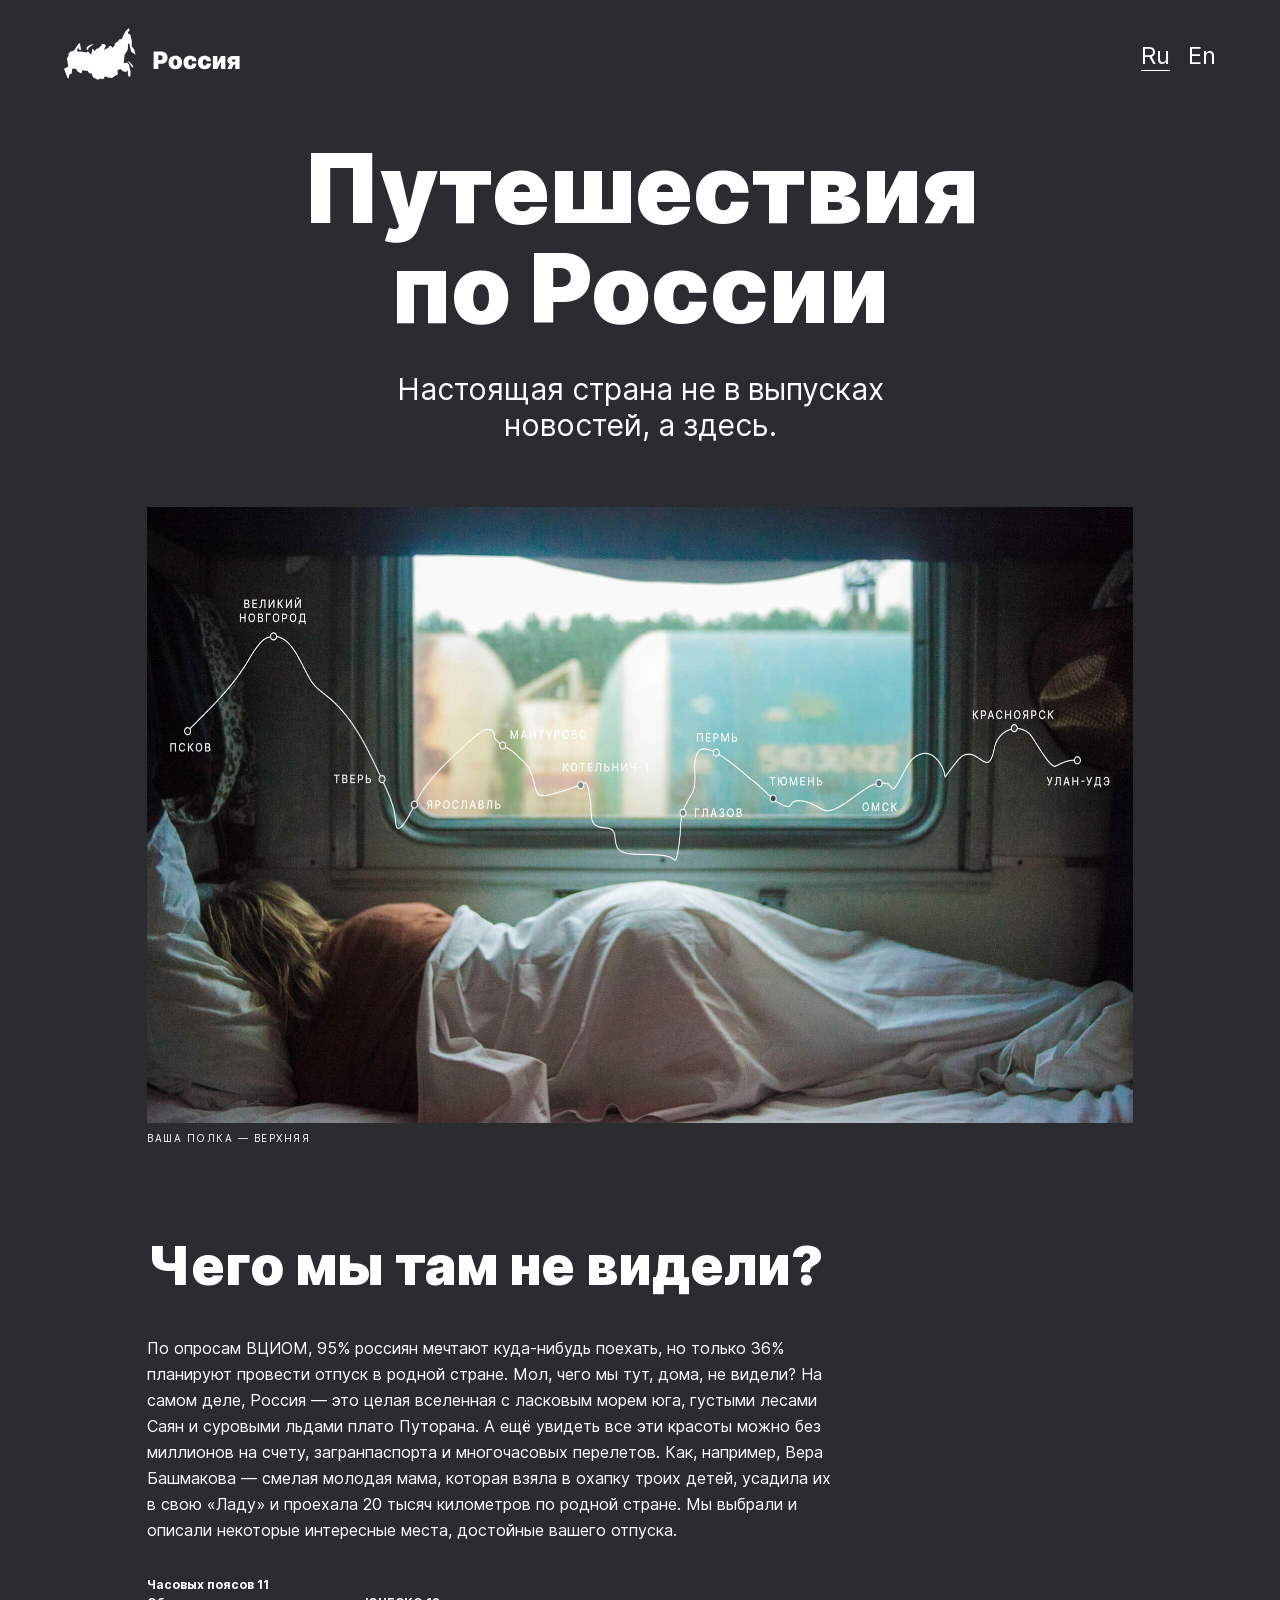
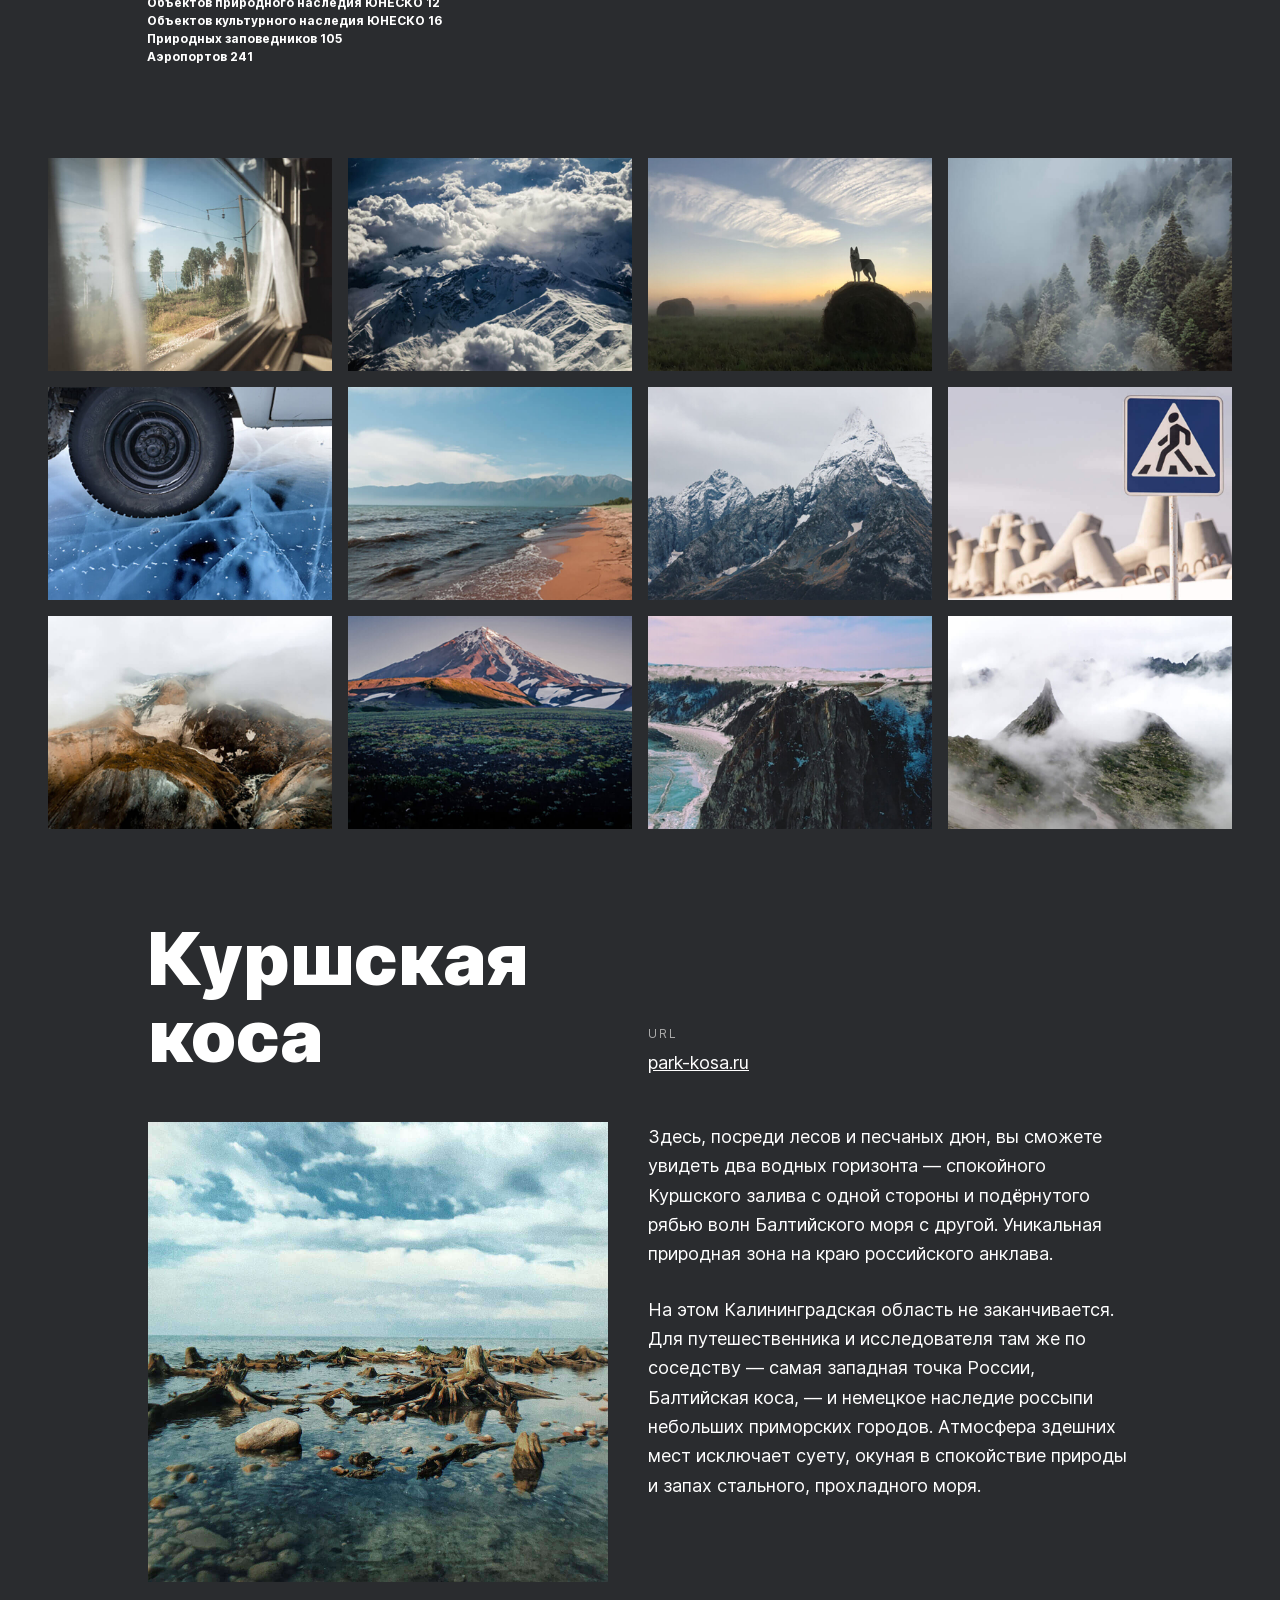
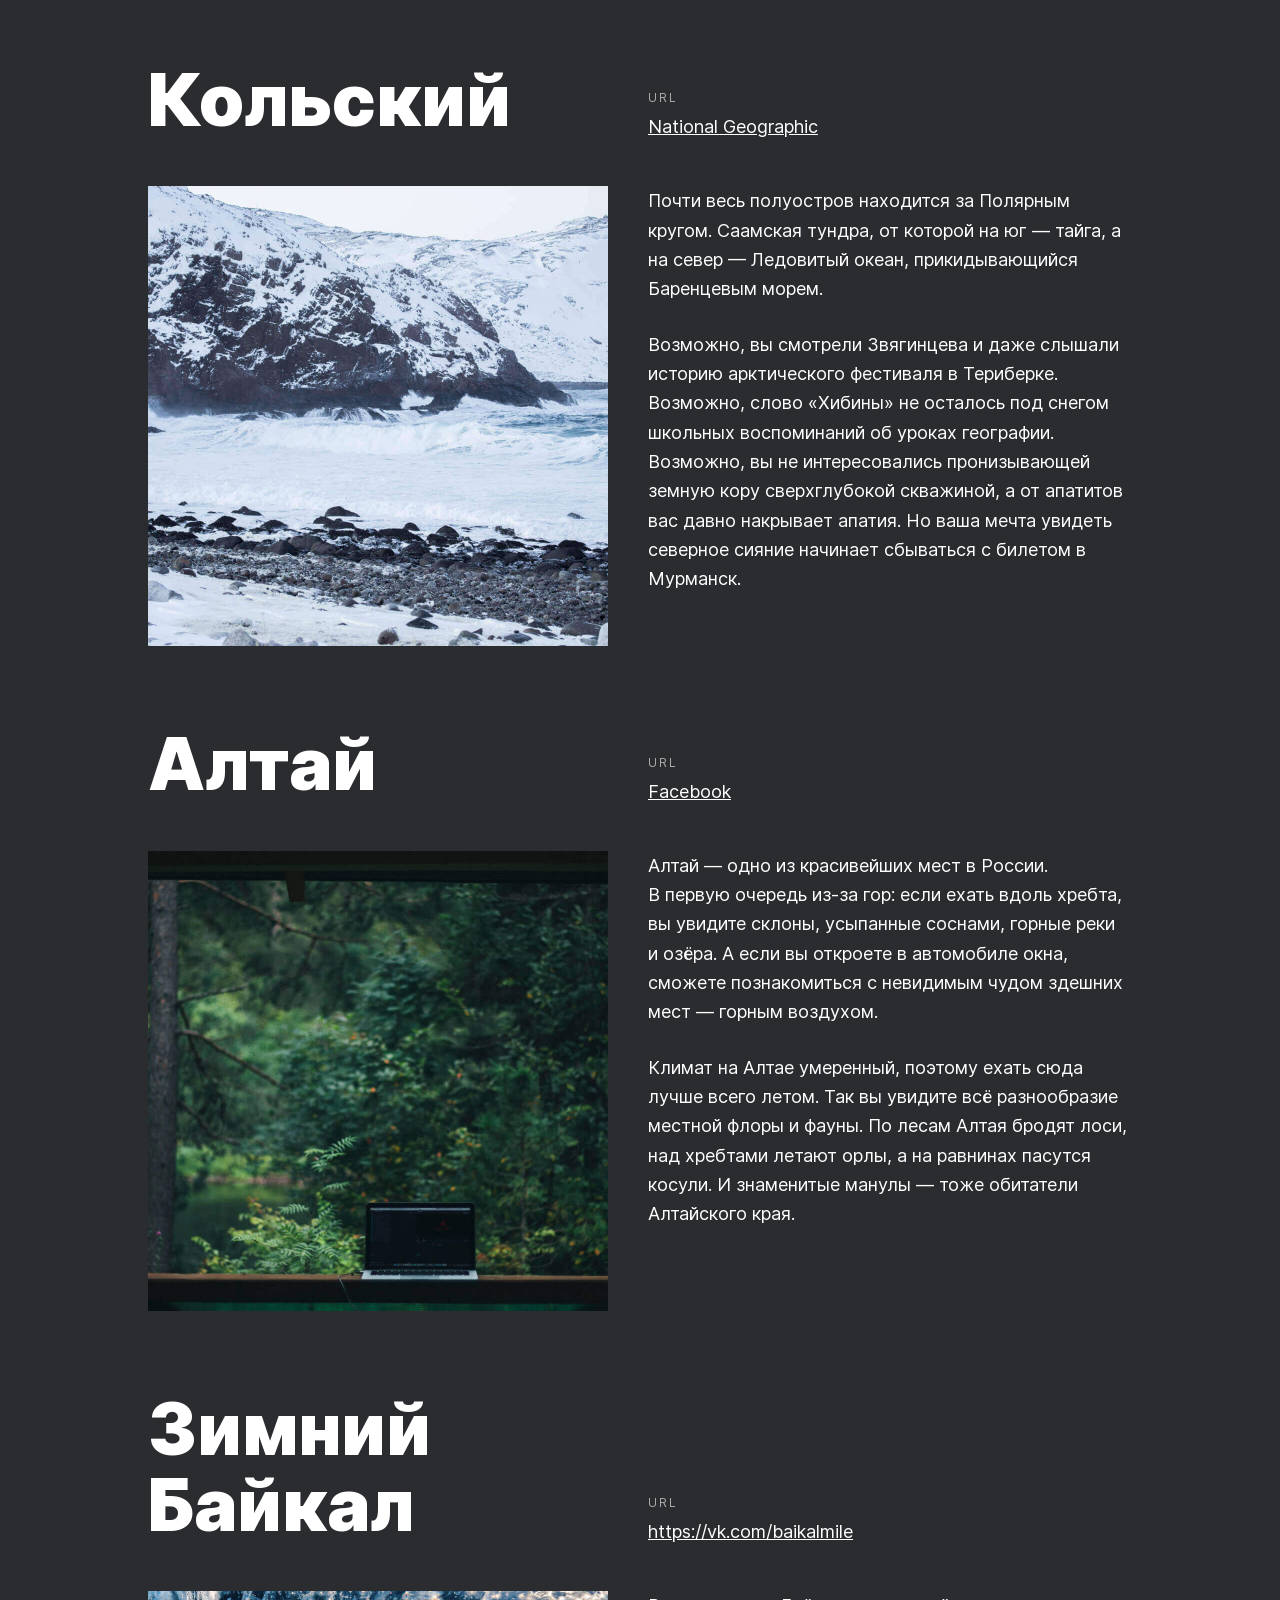
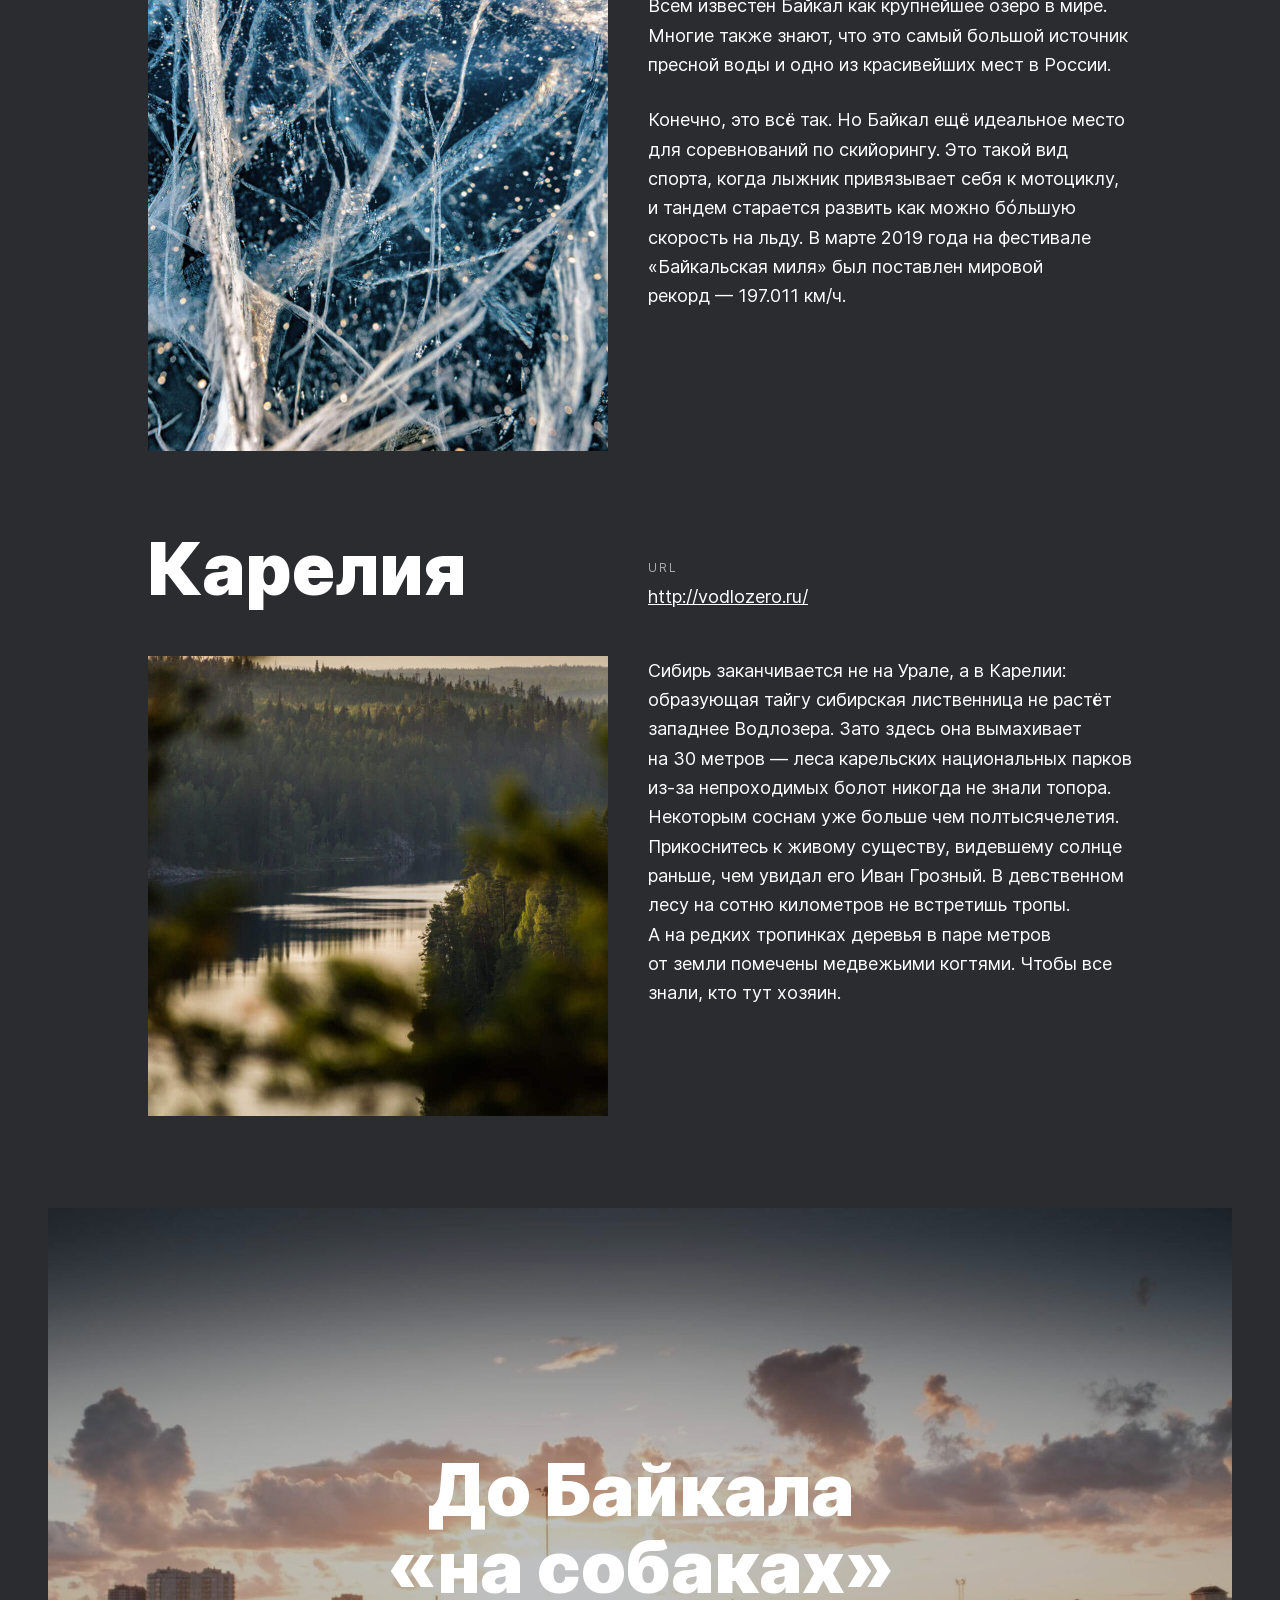
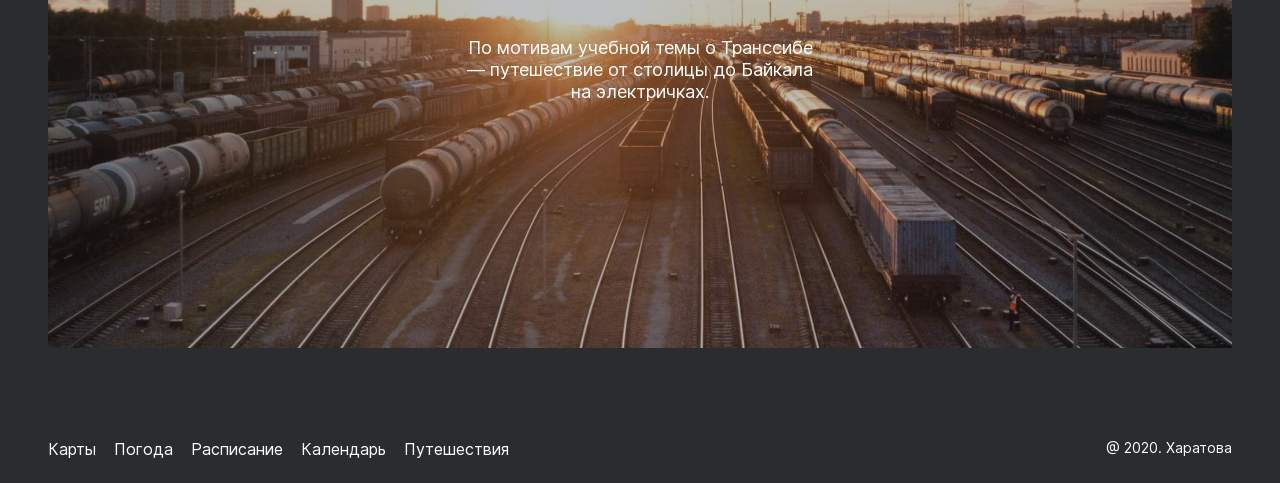
==== index.html @ a6dbb7c3 "Яндекс Практикум" ====
<!DOCTYPE html>
<html lang="ru">
<head>
  <meta charset="UTF-8">
  <meta name="viewport" content="width=device-width, initial-scale=1.0">
  <title>Путешествия по России</title>
  <link rel="stylesheet" href="./page/index.css">
</head>

<body class="page">
  <div class="page__container">

    <header class="header">
      <img class="header__logo" src="./images/header-logo.svg" alt="Россия">
      <ul class="header__lang-links">
        <li><a class="header__lang-link header__lang-link_ru" href="#">Ru</a></li>
        <li><a class="header__lang-link" href="#">En</a></li>
      </ul>
    </header>

    <main class="content">

      <section class="lead">
        <h1 class="lead__title">Путешествия по&#160;России</h1>
        <h2 class="lead__subtitle">Настоящая страна не в выпусках новостей, а здесь.</h2>
        <img class="lead__image" src="./images/lead-polka.jpg" alt="Женщина спит в поезде">
        <p class="lead__caption">ваша полка — верхняя</p>
      </section>
      
      <section class="intro">
        <h3 class="intro__title">Чего мы там не видели?</h3>
        <p class="intro__text">По опросам ВЦИОМ, 95% россиян мечтают куда-нибудь поехать, но только 36% планируют провести отпуск в родной стране. Мол, чего мы тут, дома, не видели? На самом деле, Россия — это целая вселенная с ласковым морем юга, густыми лесами Саян и суровыми льдами плато Путорана. А ещё увидеть все эти красоты можно без миллионов на счету, загранпаспорта и многочасовых перелетов. Как, например, Вера Башмакова — смелая молодая мама, которая взяла в охапку троих детей, усадила их в свою «Ладу» и проехала 20 тысяч километров по родной стране. Мы выбрали и описали некоторые интересные места, достойные вашего отпуска.</p>
        <ul class="intro__list">
            <li class="intro__list-item">Часовых поясов 11</li>
            <li class="intro__list-item">Объектов природного наследия ЮНЕСКО 12</li>
            <li class="intro__list-item">Объектов культурного наследия ЮНЕСКО 16 </li>
            <li class="intro__list-item">Природных заповедников 105 </li>
            <li class="intro__list-item">Аэропортов 241</li>
        </ul>
      </section>

      <section class="photo-grid">
        <img class="photo-grid__item" src="./images/photo-grid-train.jpg" alt="Пейзаж за окном поезда">
        <img class="photo-grid__item" src="./images/photo-grid-atharva-tulsi.jpg" alt="Гора под облаками">
        <img class="photo-grid__item" src="./images/photo-grid-tuman.jpg" alt="Собака на кипе сена">
        <img class="photo-grid__item" src="./images/photo-grid-sochi.jpg" alt="Сочи. Лес в тумане">
        <img class="photo-grid__item" src="./images/photo-grid-arisa.jpg" alt="Колесо машины на прозрачном льду">
        <img class="photo-grid__item" src="./images/photo-grid-baikal.jpg" alt="Берег озера Бойкал">
        <img class="photo-grid__item" src="./images/photo-grid-elbrus.jpg" alt="Гора Эльбрус">
        <img class="photo-grid__item" src="./images/photo-grid-kondratiev.jpg" alt="Пейзаж с железобетонными тетраподами">
        <img class="photo-grid__item" src="./images/photo-grid-kamchatka-1.jpg" alt="Пейзаж Камчатка">
        <img class="photo-grid__item" src="./images/photo-grid-kamchatka-2.jpg" alt="Пейзаж Камчатка">
        <img class="photo-grid__item" src="./images/photo-grid-baikal-2.jpg" alt="Пейзаж Байкал">
        <img class="photo-grid__item" src="./images/photo-grid-ergaki.jpg" alt="Пейзаж Иргаклы: туман">
      </section>

      <section class="places">
        <article class="place">
          <h3 class="place__title">Куршская коса</h3>
          <div class="place__website">
            <p class="place__website-url">url</p>
            <a class="place__website-link" href="http://park-kosa.ru" target="_blank">park-kosa.ru</a>
          </div>
          <img class="place__image" src="./images/place-kosa.jpg" alt="Пейзаж Куршская коса">
          <div class="place__text">
            <p class="place__paragraph">Здесь, посреди лесов и песчаных дюн, вы сможете увидеть два водных горизонта — спокойного Куршского залива с одной стороны 
              и&#160;подёрнутого рябью волн Балтийского моря 
              с другой. Уникальная природная зона на краю российского анклава.</p>
            <p class="place__paragraph">На этом Калининградская область не заканчивается. Для путешественника 
              и&#160;исследователя там же по соседству — самая западная точка России, Балтийская коса, — 
              и&#160;немецкое наследие россыпи небольших приморских городов. Атмосфера здешних мест исключает суету, окуная в спокойствие природы 
              и запах стального, прохладного моря.</p>
          </div>
        </article>

        <article class="place">
          <h3 class="place__title">Кольский</h3>
          <div class="place__website">
            <p class="place__website-url">url</p>
            <a class="place__website-link" href="https://yourshot.nationalgeographic.com/photos/?keywords=kolskiy" target="_blank">National Geographic</a>
          </div>
          <img class="place__image" src="./images/place-kolsky.jpg" alt="Кольский: снежные горы">
          <div class="place__text">
            <p class="place__paragraph">Почти весь полуостров находится за Полярным кругом. Саамская тундра, от которой на юг — 
              тайга, а на север — Ледовитый океан, прикидывающийся Баренцевым морем.</p>
            <p class="place__paragraph">Возможно, вы смотрели Звягинцева и даже слышали историю арктического фестиваля 
              в Териберке. Возможно, слово «Хибины» не осталось под снегом школьных воспоминаний 
              об&#160;уроках географии. Возможно, вы не интересовались пронизывающей земную кору сверхглубокой скважиной, а от апатитов вас давно накрывает апатия. Но ваша мечта увидеть северное сияние начинает сбываться с билетом
              в Мурманск.</p>
          </div>
        </article>

        <article class="place">
          <h3 class="place__title">Алтай</h3>
          <div class="place__website">
            <p class="place__website-url">url</p>
            <a class="place__website-link" href="https://www.facebook.com/vera.bashmakova/posts/10156011613718822" target="_blank">Facebook</a>
          </div>
          <img class="place__image" src="./images/place-altai.jpg" alt="Пейзаж с видом из окна на Алтайский лес">
          <div class="place__text">
            <p class="place__paragraph">Алтай&nbsp;&mdash; одно из&nbsp;красивейших мест в&nbsp;России. 
              В&nbsp;первую очередь из-за гор: если ехать вдоль хребта, вы&nbsp;увидите склоны, усыпанные соснами, горные реки и&nbsp;озёра. А&nbsp;если вы&nbsp;откроете 
              в&nbsp;автомобиле окна, сможете познакомиться 
              с&nbsp;невидимым чудом здешних мест&nbsp;&mdash; горным воздухом.</p>
            <p class="place__paragraph">Климат на&nbsp;Алтае умеренный, поэтому ехать сюда лучше всего летом. Так вы&nbsp;увидите всё разнообразие местной флоры и&nbsp;фауны. По&nbsp;лесам Алтая бродят лоси, над хребтами летают орлы, 
              а&nbsp;на&nbsp;равнинах пасутся косули. И&nbsp;знаменитые манулы&nbsp;&mdash; тоже обитатели Алтайского края.</p>
          </div>
        </article>

        <article class="place">
          <h3 class="place__title">Зимний Байкал</h3>
          <div class="place__website">
            <p class="place__website-url">url</p>
            <a class="place__website-link" href="https://vk.com/baikalmile" target="_blank">https://vk.com/baikalmile</a>
          </div>
          <img class="place__image" src="./images/place-winter-baikal.jpg" alt="Пейзаж зимний Байкал">
          <div class="place__text">
            <p class="place__paragraph">Всем известен Байкал как крупнейшее озеро 
              в&nbsp;мире. Многие также знают, что это самый большой источник пресной воды и&nbsp;одно 
              из&nbsp;красивейших мест в&nbsp;России.</p>
            <p class="place__paragraph">Конечно, это всё так. Но&nbsp;Байкал ещё идеальное место для соревнований по&nbsp;скийорингу. Это такой вид спорта, когда лыжник привязывает себя к&nbsp;мотоциклу, и&nbsp;тандем старается развить как можно б&oacute;льшую скорость на&nbsp;льду. В&nbsp;марте 2019 года на&nbsp;фестивале &laquo;Байкальская миля&raquo; был поставлен мировой рекорд&nbsp;&mdash; 197.011&nbsp;км/ч.</p>
          </div>
        </article>

        <article class="place">
          <h3 class="place__title">Карелия</h3>
          <div class="place__website">
            <p class="place__website-url">url</p>
            <a class="place__website-link" href="http://vodlozero.ru " target="_blank">http://vodlozero.ru/</a>
          </div>
          <img class="place__image" src="./images/place-karelia.jpg" alt="Лес и озеро Карелии">
          <div class="place__text">
            <p class="place__paragraph">Сибирь заканчивается не&nbsp;на&nbsp;Урале, а&nbsp;в&nbsp;Карелии: образующая тайгу сибирская лиственница не&nbsp;растёт западнее Водлозера. Зато здесь она вымахивает на&nbsp;30&nbsp;метров&nbsp;&mdash; леса карельских национальных парков из-за непроходимых болот никогда не&nbsp;знали топора. Некоторым соснам уже больше чем полтысячелетия. Прикоснитесь к&nbsp;живому существу, видевшему солнце раньше, чем увидал его Иван Грозный. В&nbsp;девственном лесу на&nbsp;сотню километров не&nbsp;встретишь тропы. А&nbsp;на&nbsp;редких тропинках деревья в&nbsp;паре метров от&nbsp;земли помечены медвежьими когтями. Чтобы все знали, кто тут хозяин.</p>
          </div>
        </article>
      </section>

      <section class="cover">
        <a class="cover__link" href="https://stampsy.com/na-elektrichkakh-do-baikala" target="_blank">
          <h3 class="cover__title">До Байкала «на&#160;собаках»</h3>
          <h4 class="cover__subtitle">По мотивам учебной темы 
            о Транссибе — путешествие 
            от столицы до Байкала на электричках.</h4>
        </a>
      </section>

    </main>

    <footer class="footer">
      <ul class="footer__links">
        <li><a class="footer__link" href="https://yandex.ru/maps" target="_blank">Карты</a></li>
        <li><a class="footer__link" href="https://yandex.ru/pogoda" target="_blank">Погода</a></li>
        <li><a class="footer__link" href="https://rasp.yandex.ru" target="_blank">Расписание</a></li>
        <li><a class="footer__link" href="https://calendar.yandex.ru" target="_blank">Календарь</a></li>
        <li><a class="footer__link" href="https://travel.yandex.ru" target="_blank">Путешествия</a></li>
      </ul>
      <p class="footer__copyright">@ 2020. Харатова</p>
    </footer>
    
  </div>
</body>
---- page/index.css ----
@import url(../vendor/normalize.css);
@import url(../fonts/fonts.css);

@import url(../blocks/page/page.css);
@import url(../blocks/page/__container/page__container.css);
@import url(../blocks/header/header.css);
@import url(../blocks/header/__logo/header__logo.css);
@import url(../blocks/header/__lang-links/header__lang-links.css);
@import url(../blocks/header/__lang-link/header__lang-link.css);
@import url(../blocks/header/__lang-link/_ru/header__lang-link_ru.css);

@import url(../blocks/lead/lead.css);
@import url(../blocks/lead/__title/lead__title.css);
@import url(../blocks/lead/__subtitle/lead__subtitle.css);
@import url(../blocks/lead/__image/lead__image.css);
@import url(../blocks/lead/__caption/lead__caption.css);

@import url(../blocks/intro/intro.css);
@import url(../blocks/intro/__title/intro__title.css);
@import url(../blocks/intro/__text/intro__text.css);
@import url(../blocks/intro/__list/intro__list.css);
@import url(../blocks/intro/__list-item/intro__list-item.css);

@import url(../blocks/photo-grid/photo-grid.css);
@import url(../blocks/photo-grid/__item/photo-grid__item.css);

@import url(../blocks/places/places.css);
@import url(../blocks/place/place.css);
@import url(../blocks/place/__title/place__title.css);
@import url(../blocks/place/__website/place__website.css);
@import url(../blocks/place/__website-url/place__website-url.css);
@import url(../blocks/place/__website-link/place__website-link.css);
@import url(../blocks/place/__image/place__image.css);
@import url(../blocks/place/__paragraph/place__paragraph.css);

@import url(../blocks/cover/cover.css);
@import url(../blocks/cover/__link/cover__link.css);
@import url(../blocks/cover/__title/cover__title.css);
@import url(../blocks/cover/__subtitle/cover__subtitle.css);

@import url(../blocks/footer/footer.css);
@import url(../blocks/footer/__links/footer__links.css);
@import url(../blocks/footer/__link/footer__link.css);
@import url(../blocks/footer/__copyright/footer__copyright.css);
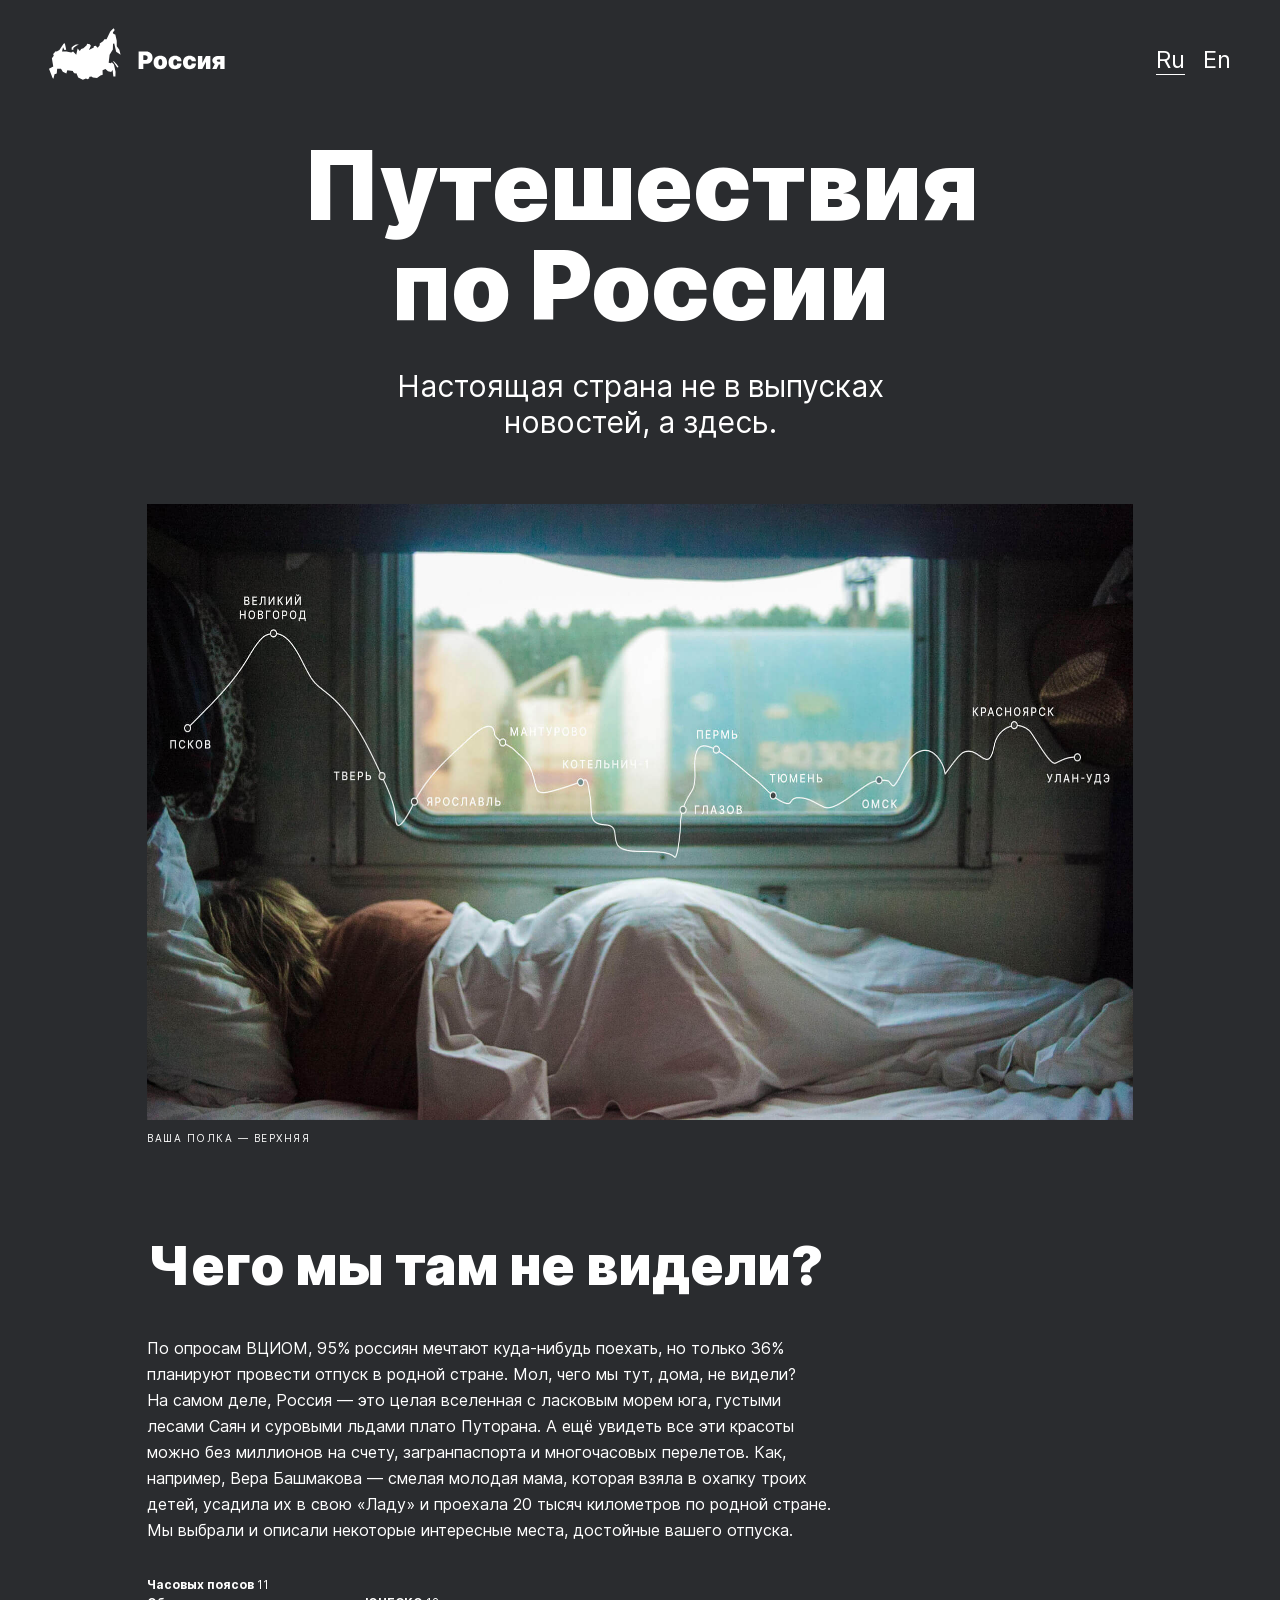
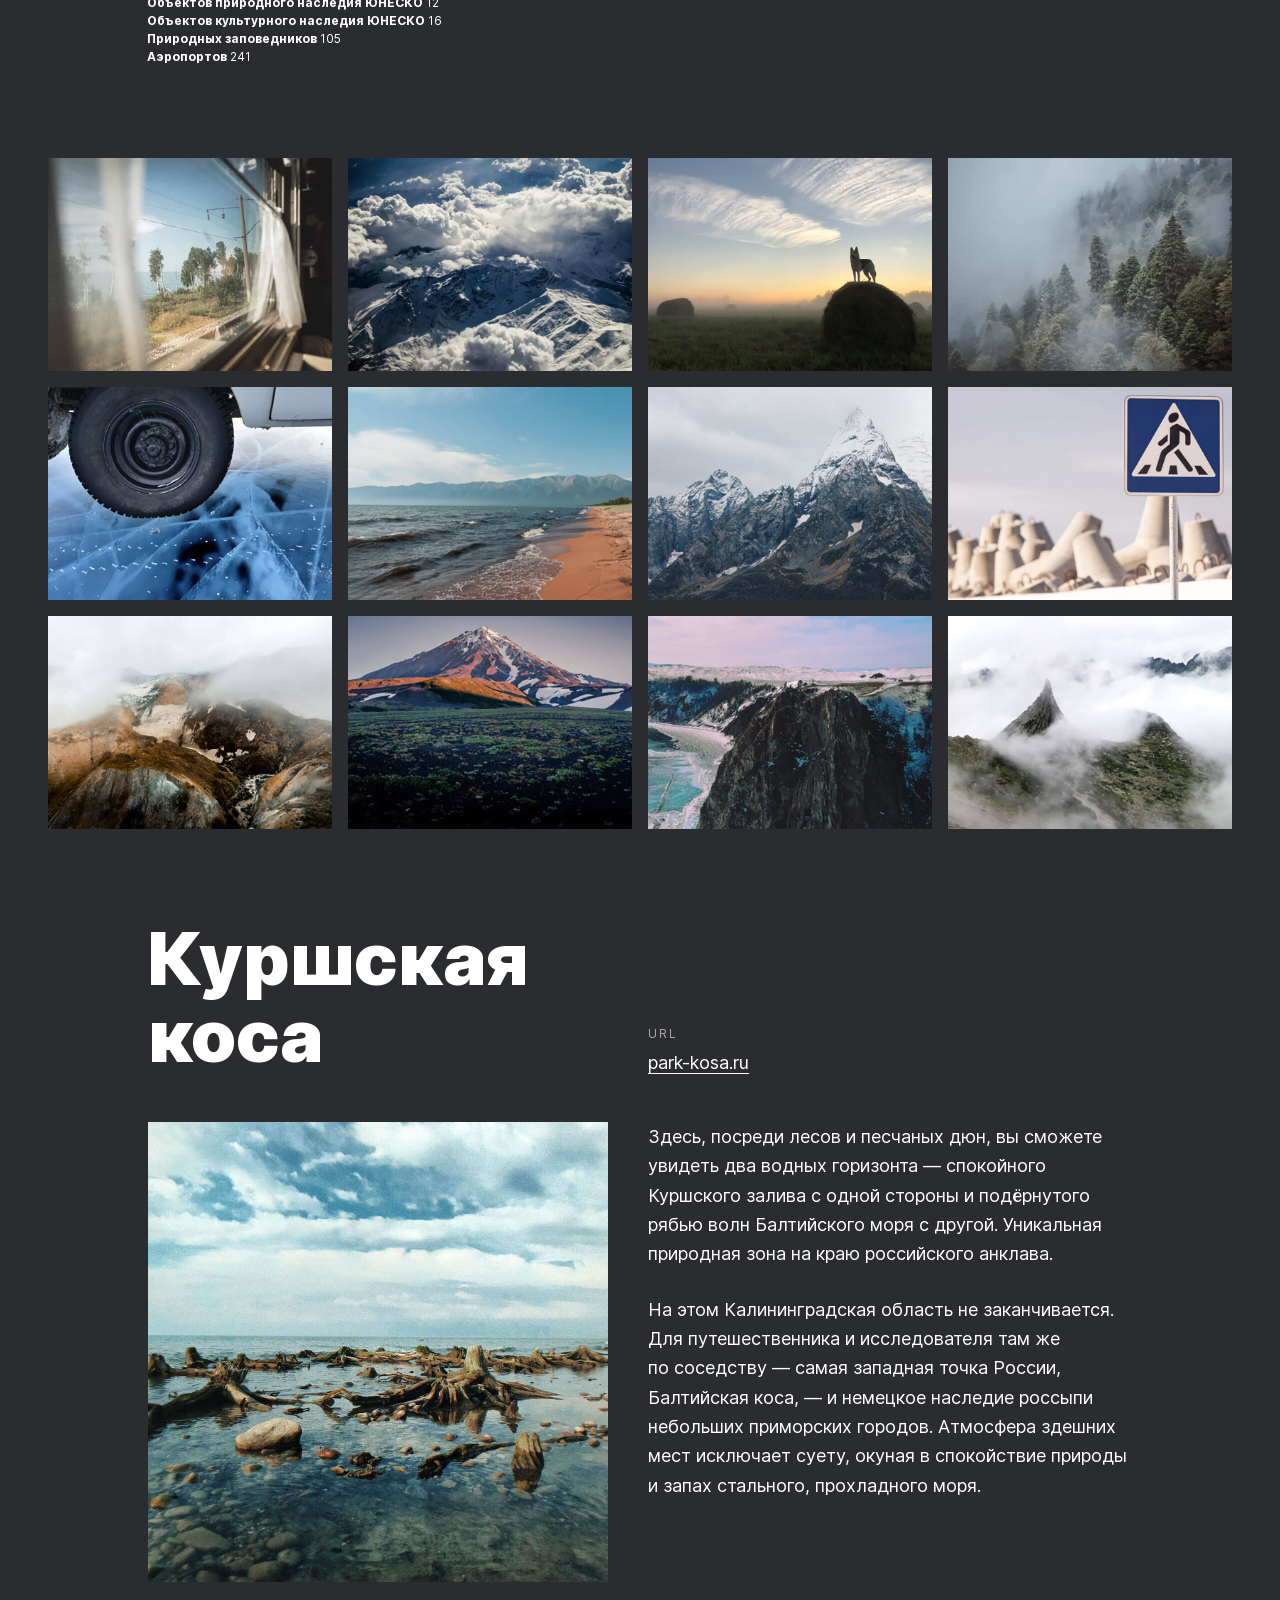
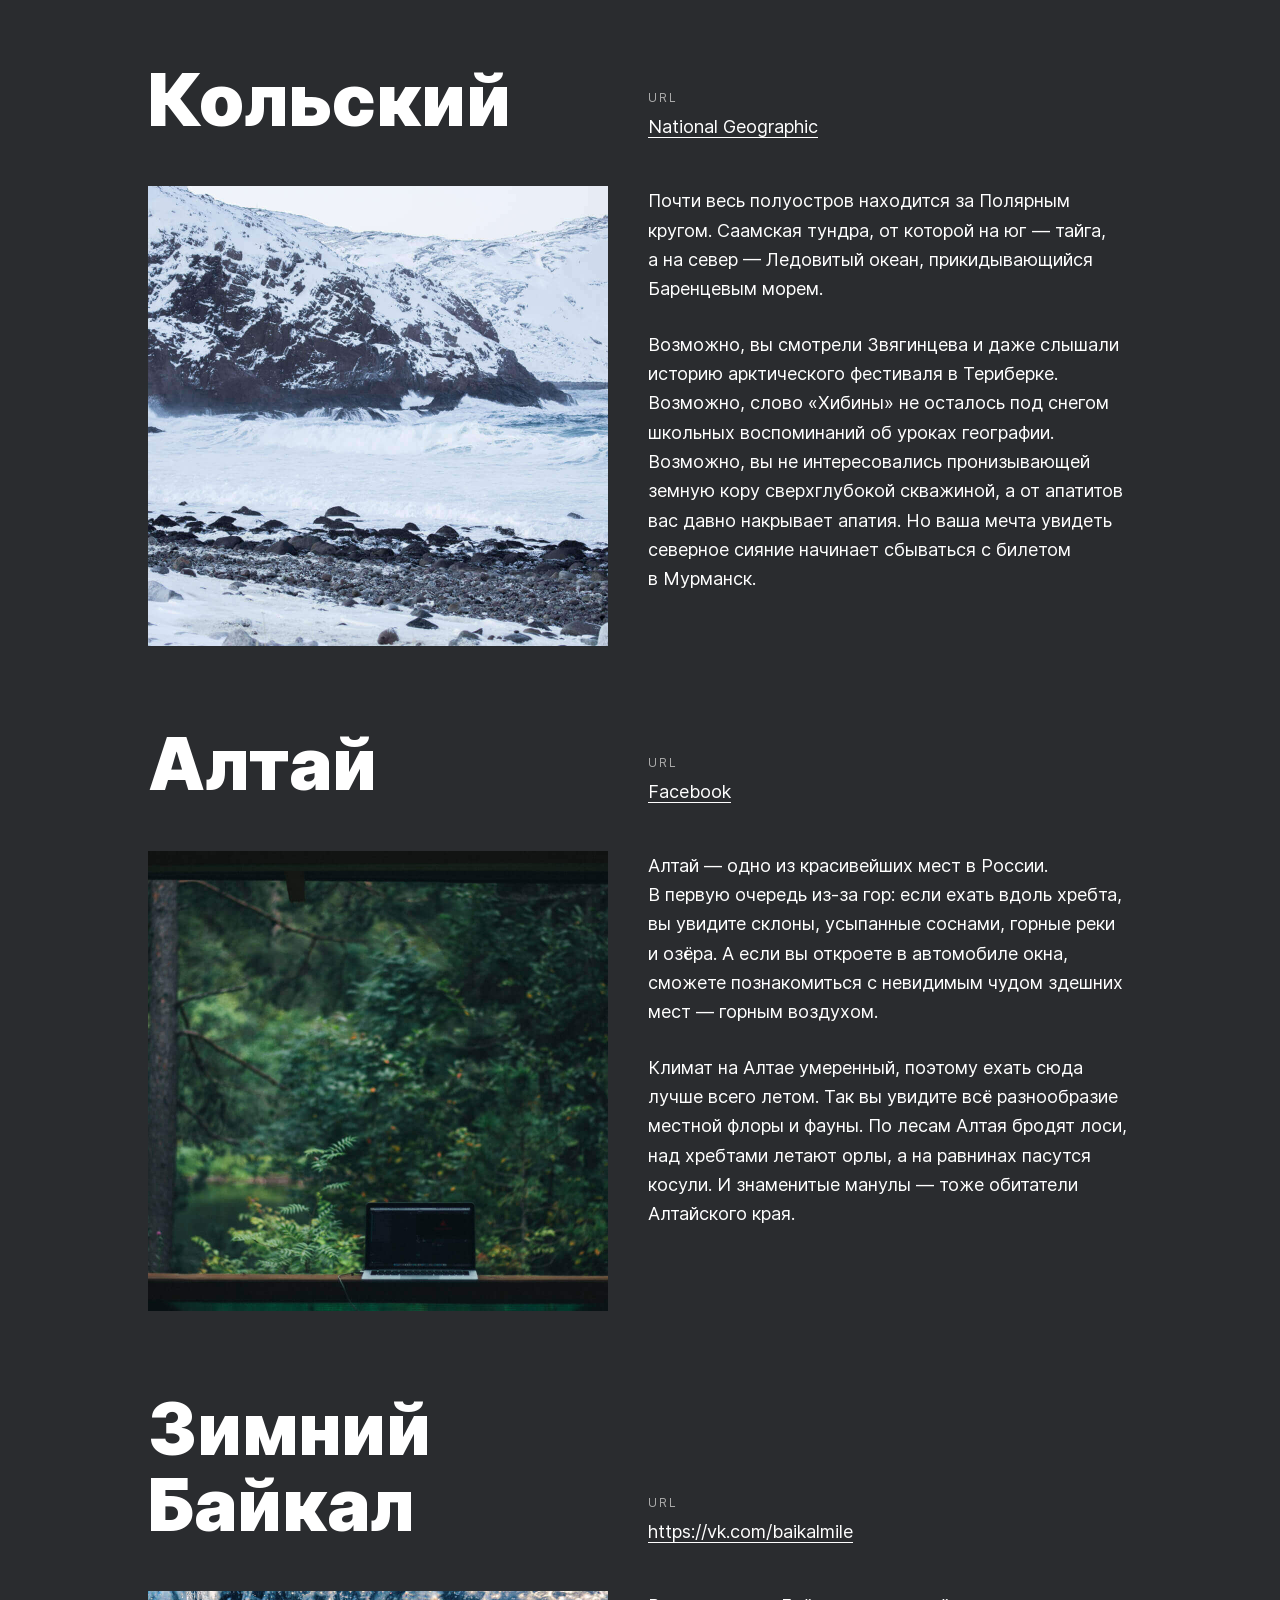
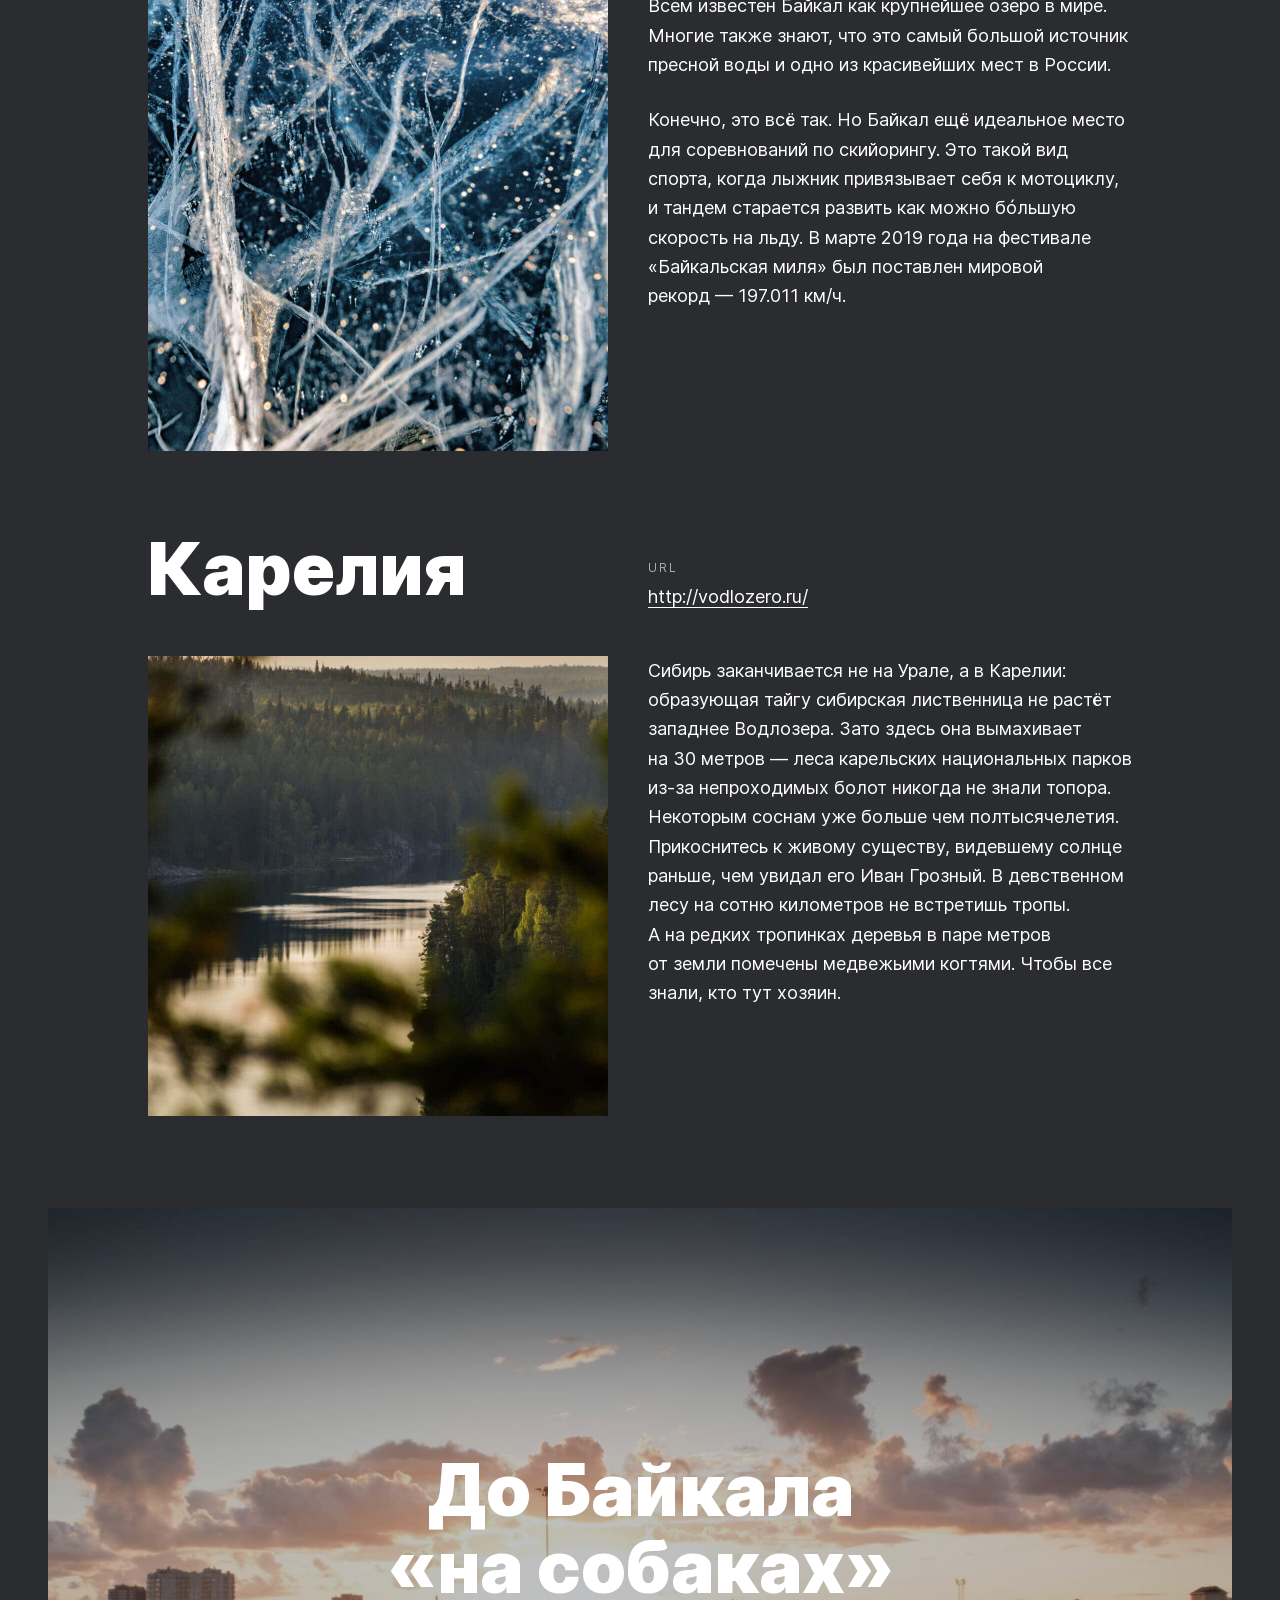
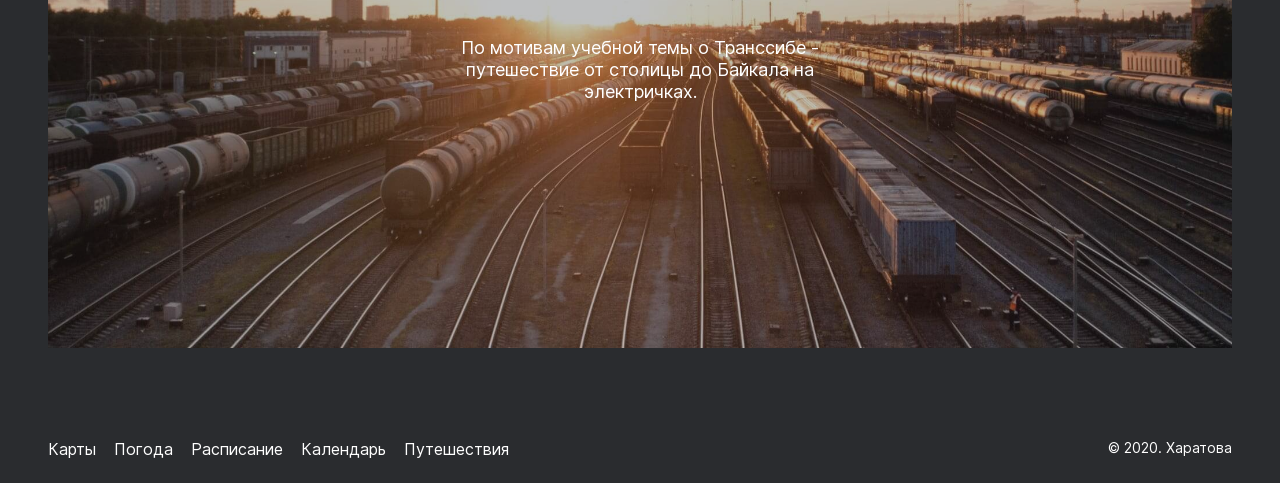
==== commit c0c68b85: "Яндекс Практикум" ====
--- a/index.html
+++ b/index.html
@@ -13,7 +13,7 @@
     <header class="header">
       <img class="header__logo" src="./images/header-logo.svg" alt="Россия">
       <ul class="header__lang-links">
-        <li><a class="header__lang-link header__lang-link_ru" href="#">Ru</a></li>
+        <li><a class="header__lang-link header__lang-link_active" href="#">Ru</a></li>
         <li><a class="header__lang-link" href="#">En</a></li>
       </ul>
     </header>
@@ -22,20 +22,22 @@
 
       <section class="lead">
         <h1 class="lead__title">Путешествия по&#160;России</h1>
-        <h2 class="lead__subtitle">Настоящая страна не в выпусках новостей, а здесь.</h2>
-        <img class="lead__image" src="./images/lead-polka.jpg" alt="Женщина спит в поезде">
-        <p class="lead__caption">ваша полка — верхняя</p>
+        <p class="lead__subtitle">Настоящая страна не в выпусках новостей, а здесь.</p>
+        <figure class="lead__figure">
+          <img class="lead__image" src="./images/lead-polka.jpg" alt="Женщина спит в поезде">
+          <figcaption class="lead__caption">ваша полка — верхняя</figcaption>
+        </figure>
       </section>
-      
+
       <section class="intro">
-        <h3 class="intro__title">Чего мы там не видели?</h3>
-        <p class="intro__text">По опросам ВЦИОМ, 95% россиян мечтают куда-нибудь поехать, но только 36% планируют провести отпуск в родной стране. Мол, чего мы тут, дома, не видели? На самом деле, Россия — это целая вселенная с ласковым морем юга, густыми лесами Саян и суровыми льдами плато Путорана. А ещё увидеть все эти красоты можно без миллионов на счету, загранпаспорта и многочасовых перелетов. Как, например, Вера Башмакова — смелая молодая мама, которая взяла в охапку троих детей, усадила их в свою «Ладу» и проехала 20 тысяч километров по родной стране. Мы выбрали и описали некоторые интересные места, достойные вашего отпуска.</p>
+        <h2 class="intro__title">Чего мы там не видели?</h2>
+        <p class="intro__text">По&nbsp;опросам ВЦИОМ, 95% россиян мечтают куда-нибудь поехать, но&nbsp;только&nbsp;36% планируют провести отпуск в&nbsp;родной стране. Мол, чего мы&nbsp;тут, дома, не&nbsp;видели? На&nbsp;самом деле, Россия&nbsp;&mdash; это целая вселенная с&nbsp;ласковым морем юга, густыми лесами Саян и&nbsp;суровыми льдами плато Путорана. А&nbsp;ещё увидеть все эти красоты можно без&#160;миллионов на&nbsp;счету, загранпаспорта и&nbsp;многочасовых перелетов. Как, например, Вера Башмакова&nbsp;&mdash; смелая молодая мама, которая взяла в&nbsp;охапку троих детей, усадила их&nbsp;в&nbsp;свою &laquo;Ладу&raquo; и&nbsp;проехала 20&nbsp;тысяч километров по&nbsp;родной стране. Мы&nbsp;выбрали и&nbsp;описали некоторые интересные места, достойные вашего отпуска.</p>
         <ul class="intro__list">
-            <li class="intro__list-item">Часовых поясов 11</li>
-            <li class="intro__list-item">Объектов природного наследия ЮНЕСКО 12</li>
-            <li class="intro__list-item">Объектов культурного наследия ЮНЕСКО 16 </li>
-            <li class="intro__list-item">Природных заповедников 105 </li>
-            <li class="intro__list-item">Аэропортов 241</li>
+            <li class="intro__list-item">Часовых поясов <span class="intro__list-number">11</span></li>
+            <li class="intro__list-item">Объектов природного наследия ЮНЕСКО <span class="intro__list-number">12</li>
+            <li class="intro__list-item">Объектов культурного наследия ЮНЕСКО <span class="intro__list-number">16</span> </li>
+            <li class="intro__list-item">Природных заповедников <span class="intro__list-number">105</span> </li>
+            <li class="intro__list-item">Аэропортов <span class="intro__list-number">241</span></li>
         </ul>
       </section>
 
@@ -56,74 +58,74 @@
 
       <section class="places">
         <article class="place">
-          <h3 class="place__title">Куршская коса</h3>
+          <h2 class="place__title">Куршская коса</h2>
           <div class="place__website">
             <p class="place__website-url">url</p>
             <a class="place__website-link" href="http://park-kosa.ru" target="_blank">park-kosa.ru</a>
           </div>
           <img class="place__image" src="./images/place-kosa.jpg" alt="Пейзаж Куршская коса">
           <div class="place__text">
-            <p class="place__paragraph">Здесь, посреди лесов и песчаных дюн, вы сможете увидеть два водных горизонта — спокойного Куршского залива с одной стороны 
-              и&#160;подёрнутого рябью волн Балтийского моря 
-              с другой. Уникальная природная зона на краю российского анклава.</p>
-            <p class="place__paragraph">На этом Калининградская область не заканчивается. Для путешественника 
-              и&#160;исследователя там же по соседству — самая западная точка России, Балтийская коса, — 
-              и&#160;немецкое наследие россыпи небольших приморских городов. Атмосфера здешних мест исключает суету, окуная в спокойствие природы 
-              и запах стального, прохладного моря.</p>
+            <p class="place__paragraph">Здесь, посреди лесов и&nbsp;песчаных дюн, вы&nbsp;сможете увидеть два водных горизонта&nbsp;&mdash; спокойного Куршского залива с&nbsp;одной стороны
+              и&nbsp;подёрнутого рябью волн Балтийского моря
+              с&nbsp;другой. Уникальная природная зона на&nbsp;краю российского анклава.</p>
+            <p class="place__paragraph">На&nbsp;этом Калининградская область не&nbsp;заканчивается. Для путешественника
+              и&nbsp;исследователя там&nbsp;же по&nbsp;соседству&nbsp;&mdash; самая западная точка России, Балтийская коса, &mdash;
+              и&nbsp;немецкое наследие россыпи небольших приморских городов. Атмосфера здешних мест исключает суету, окуная в&nbsp;спокойствие природы
+              и&nbsp;запах стального, прохладного моря.</p>
           </div>
         </article>
 
         <article class="place">
-          <h3 class="place__title">Кольский</h3>
+          <h2 class="place__title">Кольский</h2>
           <div class="place__website">
             <p class="place__website-url">url</p>
             <a class="place__website-link" href="https://yourshot.nationalgeographic.com/photos/?keywords=kolskiy" target="_blank">National Geographic</a>
           </div>
           <img class="place__image" src="./images/place-kolsky.jpg" alt="Кольский: снежные горы">
           <div class="place__text">
-            <p class="place__paragraph">Почти весь полуостров находится за Полярным кругом. Саамская тундра, от которой на юг — 
-              тайга, а на север — Ледовитый океан, прикидывающийся Баренцевым морем.</p>
-            <p class="place__paragraph">Возможно, вы смотрели Звягинцева и даже слышали историю арктического фестиваля 
-              в Териберке. Возможно, слово «Хибины» не осталось под снегом школьных воспоминаний 
-              об&#160;уроках географии. Возможно, вы не интересовались пронизывающей земную кору сверхглубокой скважиной, а от апатитов вас давно накрывает апатия. Но ваша мечта увидеть северное сияние начинает сбываться с билетом
-              в Мурманск.</p>
+            <p class="place__paragraph">Почти весь полуостров находится за&nbsp;Полярным кругом. Саамская тундра, от&nbsp;которой на&nbsp;юг &mdash;
+              тайга, а&nbsp;на&nbsp;север&nbsp;&mdash; Ледовитый океан, прикидывающийся Баренцевым морем.</p>
+            <p class="place__paragraph">Возможно, вы&nbsp;смотрели Звягинцева и&nbsp;даже слышали историю арктического фестиваля
+              в&nbsp;Териберке. Возможно, слово &laquo;Хибины&raquo; не&nbsp;осталось под снегом школьных воспоминаний
+              об&nbsp;уроках географии. Возможно, вы&nbsp;не&nbsp;интересовались пронизывающей земную кору сверхглубокой скважиной, а&nbsp;от&nbsp;апатитов вас давно накрывает апатия. Но&nbsp;ваша мечта увидеть северное сияние начинает сбываться с&nbsp;билетом
+              в&nbsp;Мурманск.</p>
           </div>
         </article>
 
         <article class="place">
-          <h3 class="place__title">Алтай</h3>
+          <h2 class="place__title">Алтай</h2>
           <div class="place__website">
             <p class="place__website-url">url</p>
             <a class="place__website-link" href="https://www.facebook.com/vera.bashmakova/posts/10156011613718822" target="_blank">Facebook</a>
           </div>
           <img class="place__image" src="./images/place-altai.jpg" alt="Пейзаж с видом из окна на Алтайский лес">
           <div class="place__text">
-            <p class="place__paragraph">Алтай&nbsp;&mdash; одно из&nbsp;красивейших мест в&nbsp;России. 
-              В&nbsp;первую очередь из-за гор: если ехать вдоль хребта, вы&nbsp;увидите склоны, усыпанные соснами, горные реки и&nbsp;озёра. А&nbsp;если вы&nbsp;откроете 
-              в&nbsp;автомобиле окна, сможете познакомиться 
+            <p class="place__paragraph">Алтай&nbsp;&mdash; одно из&nbsp;красивейших мест в&nbsp;России.
+              В&nbsp;первую очередь из-за гор: если ехать вдоль хребта, вы&nbsp;увидите склоны, усыпанные соснами, горные реки и&nbsp;озёра. А&nbsp;если вы&nbsp;откроете
+              в&nbsp;автомобиле окна, сможете познакомиться
               с&nbsp;невидимым чудом здешних мест&nbsp;&mdash; горным воздухом.</p>
-            <p class="place__paragraph">Климат на&nbsp;Алтае умеренный, поэтому ехать сюда лучше всего летом. Так вы&nbsp;увидите всё разнообразие местной флоры и&nbsp;фауны. По&nbsp;лесам Алтая бродят лоси, над хребтами летают орлы, 
+            <p class="place__paragraph">Климат на&nbsp;Алтае умеренный, поэтому ехать сюда лучше всего летом. Так вы&nbsp;увидите всё разнообразие местной флоры и&nbsp;фауны. По&nbsp;лесам Алтая бродят лоси, над хребтами летают орлы,
               а&nbsp;на&nbsp;равнинах пасутся косули. И&nbsp;знаменитые манулы&nbsp;&mdash; тоже обитатели Алтайского края.</p>
           </div>
         </article>
 
         <article class="place">
-          <h3 class="place__title">Зимний Байкал</h3>
+          <h2 class="place__title">Зимний Байкал</h2>
           <div class="place__website">
             <p class="place__website-url">url</p>
             <a class="place__website-link" href="https://vk.com/baikalmile" target="_blank">https://vk.com/baikalmile</a>
           </div>
           <img class="place__image" src="./images/place-winter-baikal.jpg" alt="Пейзаж зимний Байкал">
           <div class="place__text">
-            <p class="place__paragraph">Всем известен Байкал как крупнейшее озеро 
-              в&nbsp;мире. Многие также знают, что это самый большой источник пресной воды и&nbsp;одно 
+            <p class="place__paragraph">Всем известен Байкал как крупнейшее озеро
+              в&nbsp;мире. Многие также знают, что это самый большой источник пресной воды и&nbsp;одно
               из&nbsp;красивейших мест в&nbsp;России.</p>
             <p class="place__paragraph">Конечно, это всё так. Но&nbsp;Байкал ещё идеальное место для соревнований по&nbsp;скийорингу. Это такой вид спорта, когда лыжник привязывает себя к&nbsp;мотоциклу, и&nbsp;тандем старается развить как можно б&oacute;льшую скорость на&nbsp;льду. В&nbsp;марте 2019 года на&nbsp;фестивале &laquo;Байкальская миля&raquo; был поставлен мировой рекорд&nbsp;&mdash; 197.011&nbsp;км/ч.</p>
           </div>
         </article>
 
         <article class="place">
-          <h3 class="place__title">Карелия</h3>
+          <h2 class="place__title">Карелия</h2>
           <div class="place__website">
             <p class="place__website-url">url</p>
             <a class="place__website-link" href="http://vodlozero.ru " target="_blank">http://vodlozero.ru/</a>
@@ -137,25 +139,26 @@
 
       <section class="cover">
         <a class="cover__link" href="https://stampsy.com/na-elektrichkakh-do-baikala" target="_blank">
-          <h3 class="cover__title">До Байкала «на&#160;собаках»</h3>
-          <h4 class="cover__subtitle">По мотивам учебной темы 
-            о Транссибе — путешествие 
-            от столицы до Байкала на электричках.</h4>
+          <h2 class="cover__title">До Байкала «на&#160;собаках»</h2>
+          <p class="cover__subtitle">По мотивам учебной темы о Транссибе - путешествие от&nbsp;столицы&nbsp;до&nbsp;Байкала на электричках.</p>
         </a>
       </section>
 
     </main>
 
     <footer class="footer">
-      <ul class="footer__links">
-        <li><a class="footer__link" href="https://yandex.ru/maps" target="_blank">Карты</a></li>
-        <li><a class="footer__link" href="https://yandex.ru/pogoda" target="_blank">Погода</a></li>
-        <li><a class="footer__link" href="https://rasp.yandex.ru" target="_blank">Расписание</a></li>
-        <li><a class="footer__link" href="https://calendar.yandex.ru" target="_blank">Календарь</a></li>
-        <li><a class="footer__link" href="https://travel.yandex.ru" target="_blank">Путешествия</a></li>
-      </ul>
-      <p class="footer__copyright">@ 2020. Харатова</p>
+      <nav class="footer-nav">
+        <ul class="footer__menu">
+          <li><a class="footer__link" href="https://yandex.ru/maps" target="_blank">Карты</a></li>
+          <li><a class="footer__link" href="https://yandex.ru/pogoda" target="_blank">Погода</a></li>
+          <li><a class="footer__link" href="https://rasp.yandex.ru" target="_blank">Расписание</a></li>
+          <li><a class="footer__link" href="https://calendar.yandex.ru" target="_blank">Календарь</a></li>
+          <li><a class="footer__link" href="https://travel.yandex.ru" target="_blank">Путешествия</a></li>
+        </ul>
+      </nav>
+      <p class="footer__copyright">&#169; 2020. Харатова</p>
     </footer>
-    
+
   </div>
-</body>+</body>
+</html>
--- a/page/index.css
+++ b/page/index.css
@@ -1,5 +1,5 @@
 @import url(../vendor/normalize.css);
-@import url(../fonts/fonts.css);
+@import url(../vendor/fonts.css);
 
 @import url(../blocks/page/page.css);
 @import url(../blocks/page/__container/page__container.css);
@@ -7,9 +7,10 @@
 @import url(../blocks/header/__logo/header__logo.css);
 @import url(../blocks/header/__lang-links/header__lang-links.css);
 @import url(../blocks/header/__lang-link/header__lang-link.css);
-@import url(../blocks/header/__lang-link/_ru/header__lang-link_ru.css);
+@import url(../blocks/header/__lang-link/_active/header__lang-link_active.css);
 
 @import url(../blocks/lead/lead.css);
+@import url(../blocks/lead/__figure/lead__figure.css);
 @import url(../blocks/lead/__title/lead__title.css);
 @import url(../blocks/lead/__subtitle/lead__subtitle.css);
 @import url(../blocks/lead/__image/lead__image.css);
@@ -19,6 +20,7 @@
 @import url(../blocks/intro/__title/intro__title.css);
 @import url(../blocks/intro/__text/intro__text.css);
 @import url(../blocks/intro/__list/intro__list.css);
+@import url(../blocks/intro/__list-number/intro__list-number.css);
 @import url(../blocks/intro/__list-item/intro__list-item.css);
 
 @import url(../blocks/photo-grid/photo-grid.css);
@@ -39,6 +41,6 @@
 @import url(../blocks/cover/__subtitle/cover__subtitle.css);
 
 @import url(../blocks/footer/footer.css);
-@import url(../blocks/footer/__links/footer__links.css);
+@import url(../blocks/footer/__menu/footer__menu.css);
 @import url(../blocks/footer/__link/footer__link.css);
-@import url(../blocks/footer/__copyright/footer__copyright.css);+@import url(../blocks/footer/__copyright/footer__copyright.css);
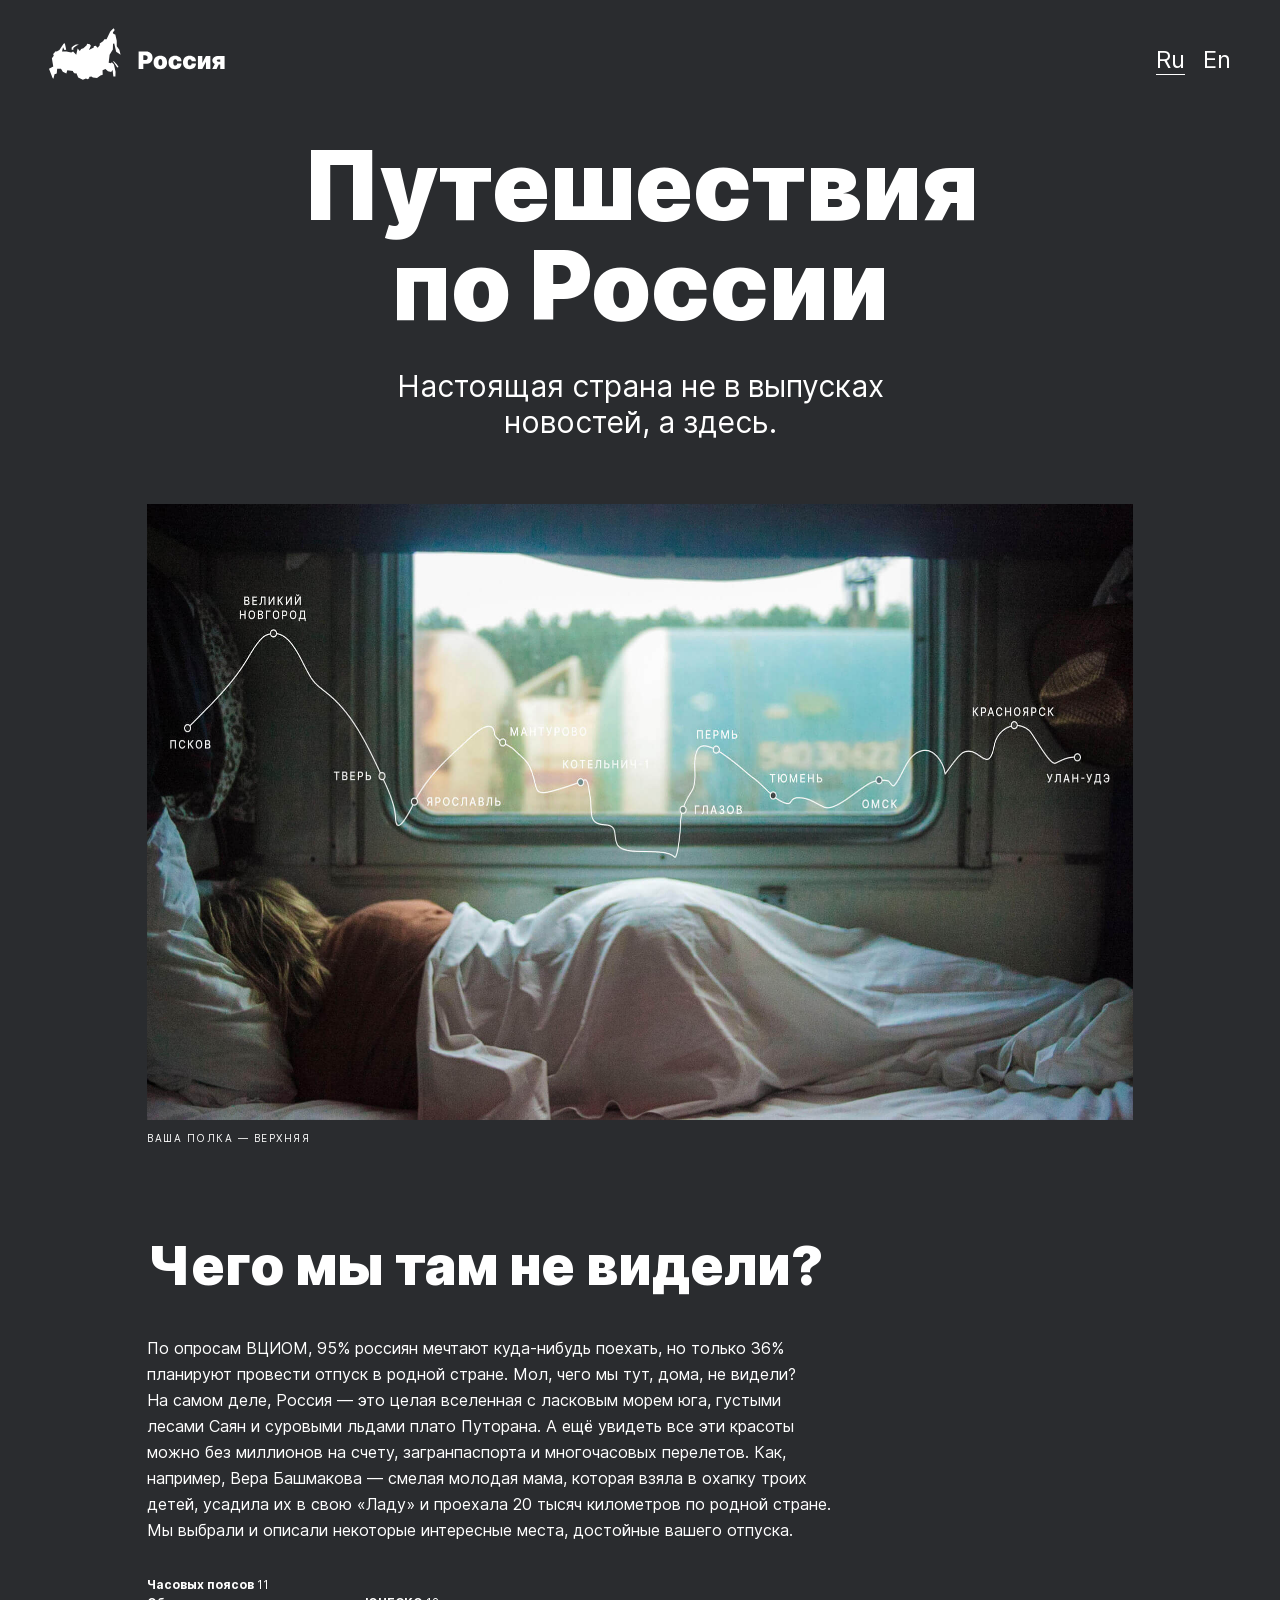
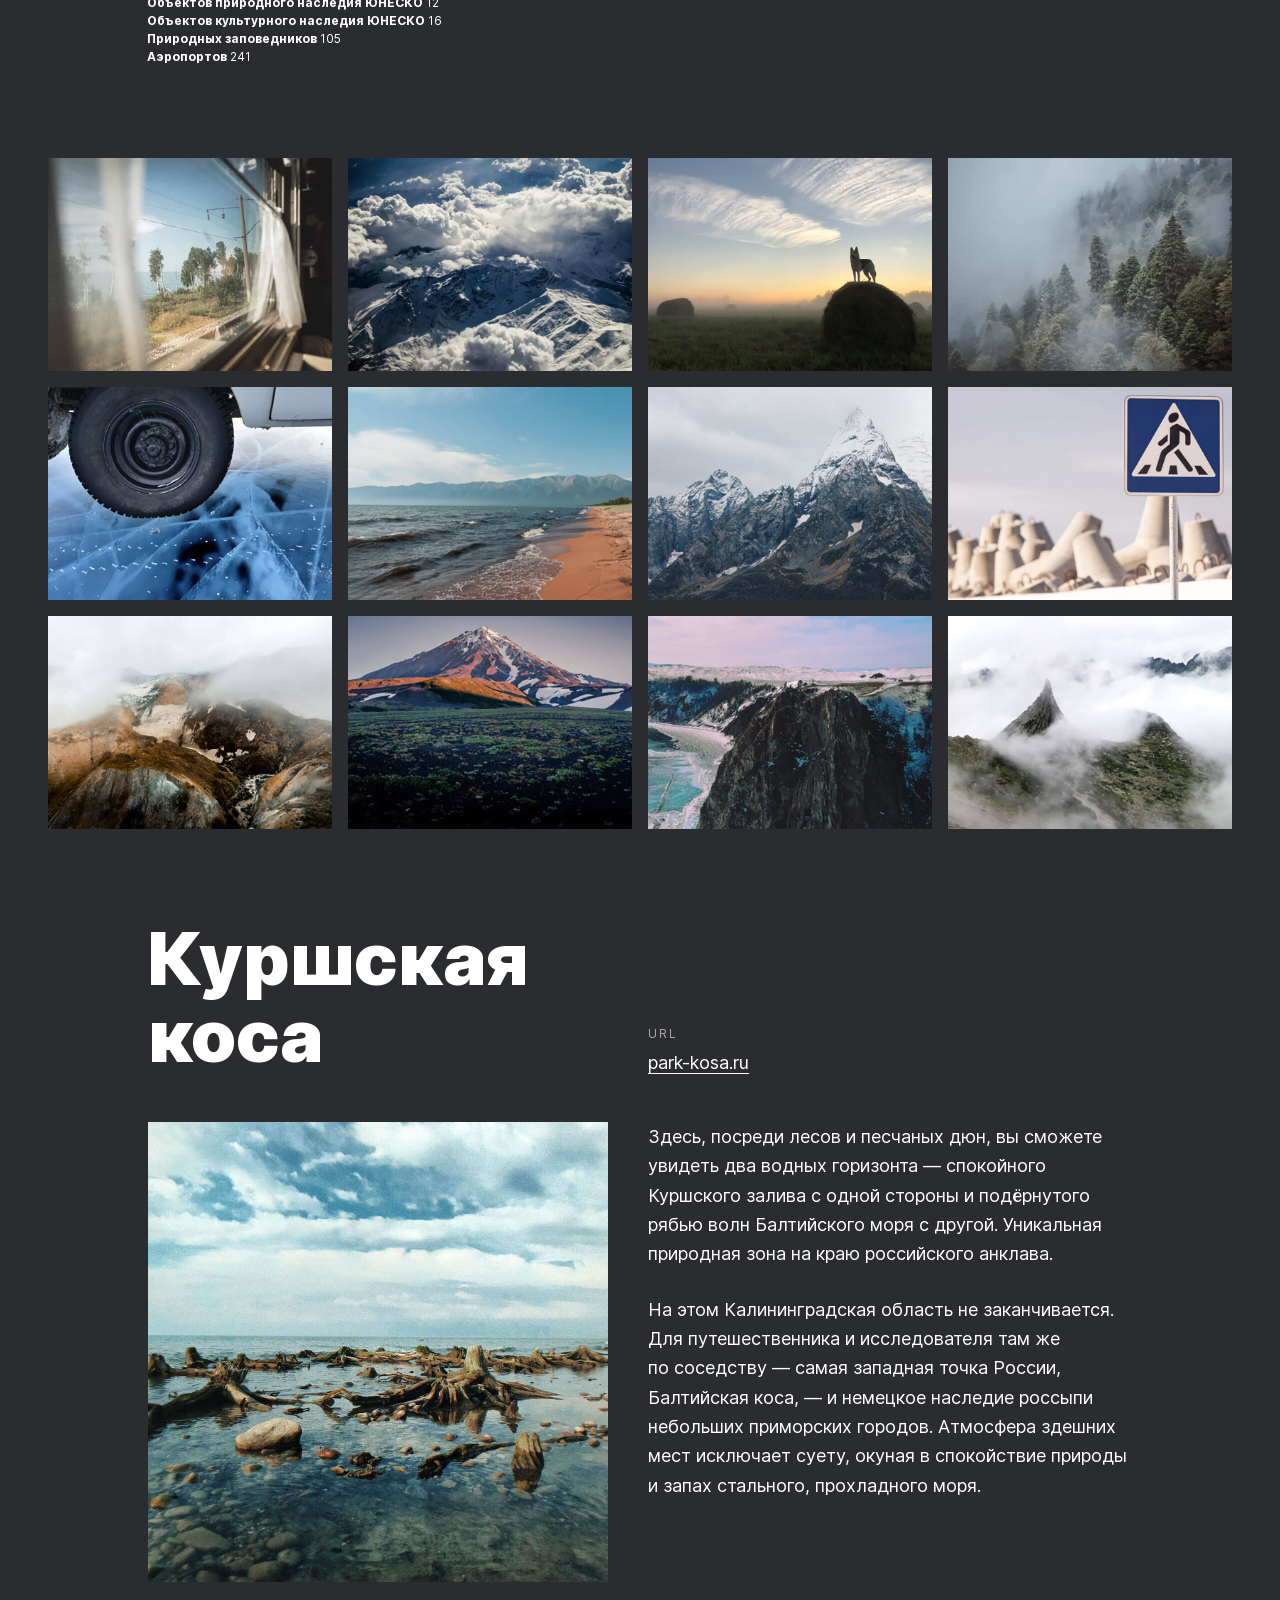
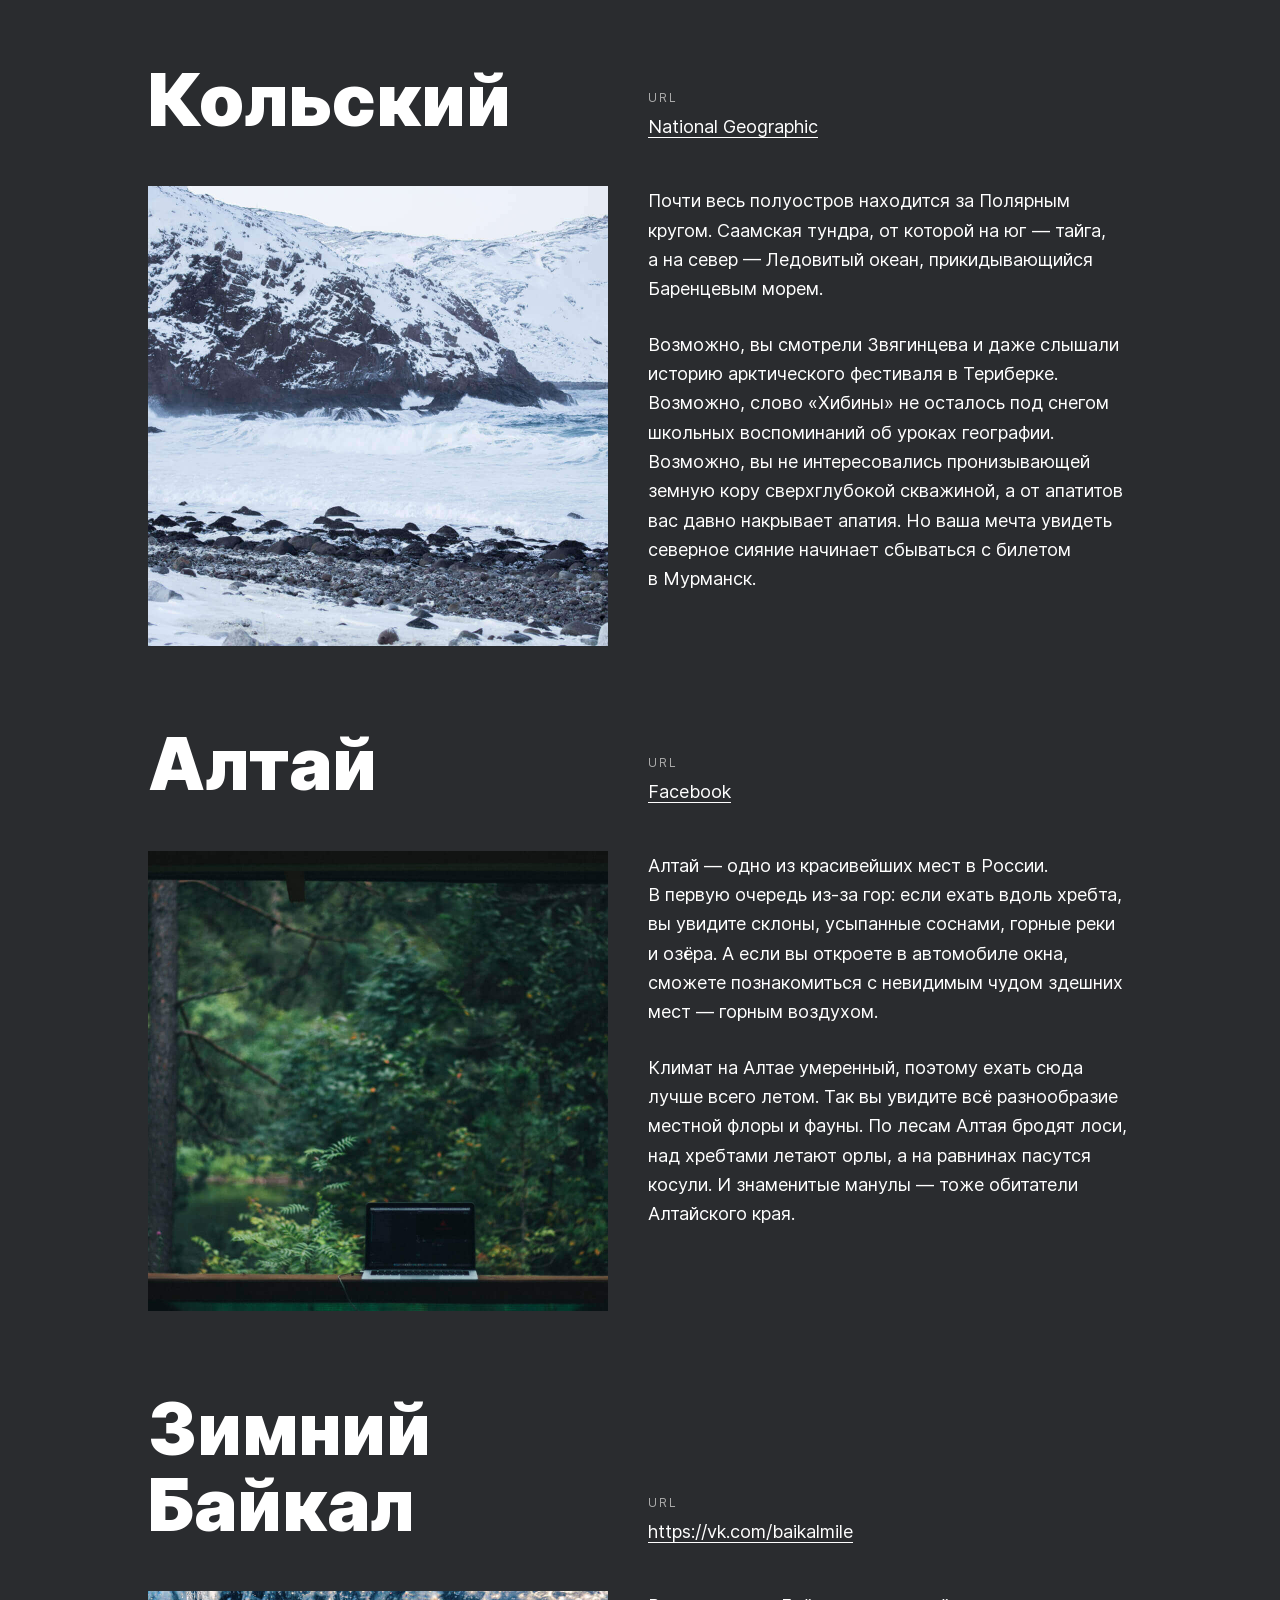
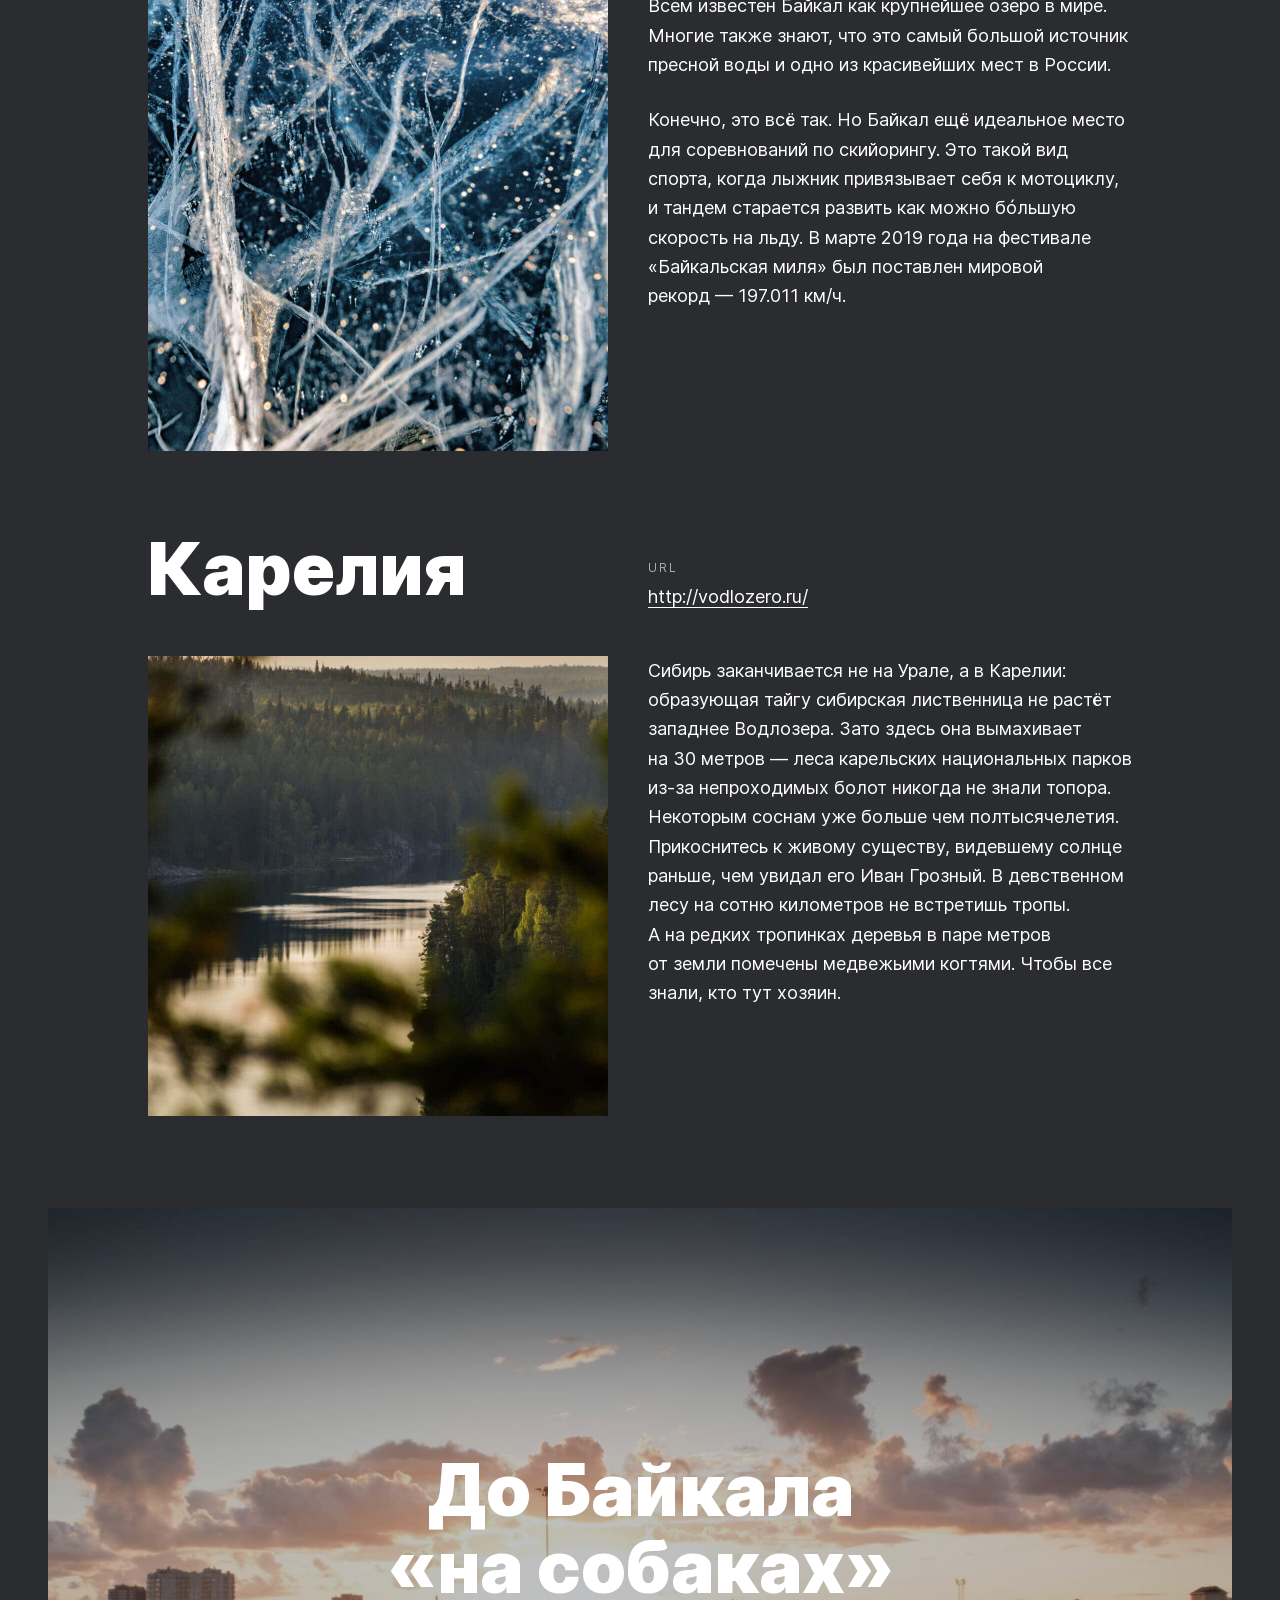
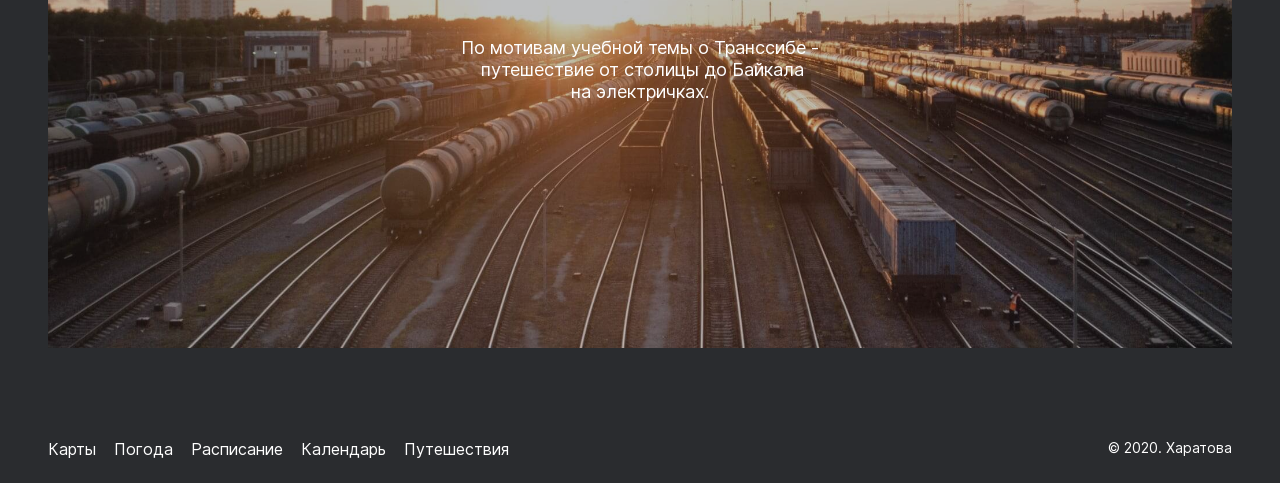
==== commit 8bbec318: "Яндекс Практикум" ====
--- a/index.html
+++ b/index.html
@@ -34,9 +34,9 @@
         <p class="intro__text">По&nbsp;опросам ВЦИОМ, 95% россиян мечтают куда-нибудь поехать, но&nbsp;только&nbsp;36% планируют провести отпуск в&nbsp;родной стране. Мол, чего мы&nbsp;тут, дома, не&nbsp;видели? На&nbsp;самом деле, Россия&nbsp;&mdash; это целая вселенная с&nbsp;ласковым морем юга, густыми лесами Саян и&nbsp;суровыми льдами плато Путорана. А&nbsp;ещё увидеть все эти красоты можно без&#160;миллионов на&nbsp;счету, загранпаспорта и&nbsp;многочасовых перелетов. Как, например, Вера Башмакова&nbsp;&mdash; смелая молодая мама, которая взяла в&nbsp;охапку троих детей, усадила их&nbsp;в&nbsp;свою &laquo;Ладу&raquo; и&nbsp;проехала 20&nbsp;тысяч километров по&nbsp;родной стране. Мы&nbsp;выбрали и&nbsp;описали некоторые интересные места, достойные вашего отпуска.</p>
         <ul class="intro__list">
             <li class="intro__list-item">Часовых поясов <span class="intro__list-number">11</span></li>
-            <li class="intro__list-item">Объектов природного наследия ЮНЕСКО <span class="intro__list-number">12</li>
-            <li class="intro__list-item">Объектов культурного наследия ЮНЕСКО <span class="intro__list-number">16</span> </li>
-            <li class="intro__list-item">Природных заповедников <span class="intro__list-number">105</span> </li>
+            <li class="intro__list-item">Объектов природного наследия ЮНЕСКО <span class="intro__list-number">12</span></li>
+            <li class="intro__list-item">Объектов культурного наследия ЮНЕСКО <span class="intro__list-number">16</span></li>
+            <li class="intro__list-item">Природных заповедников <span class="intro__list-number">105</span></li>
             <li class="intro__list-item">Аэропортов <span class="intro__list-number">241</span></li>
         </ul>
       </section>
@@ -140,7 +140,7 @@
       <section class="cover">
         <a class="cover__link" href="https://stampsy.com/na-elektrichkakh-do-baikala" target="_blank">
           <h2 class="cover__title">До Байкала «на&#160;собаках»</h2>
-          <p class="cover__subtitle">По мотивам учебной темы о Транссибе - путешествие от&nbsp;столицы&nbsp;до&nbsp;Байкала на электричках.</p>
+          <p class="cover__subtitle">По&#160;мотивам&#160;учебной&#160;темы о&#160;Транссибе -&#160;путешествие от&#160;столицы&#160;до&#160;Байкала на&#160;электричках.</p>
         </a>
       </section>
 
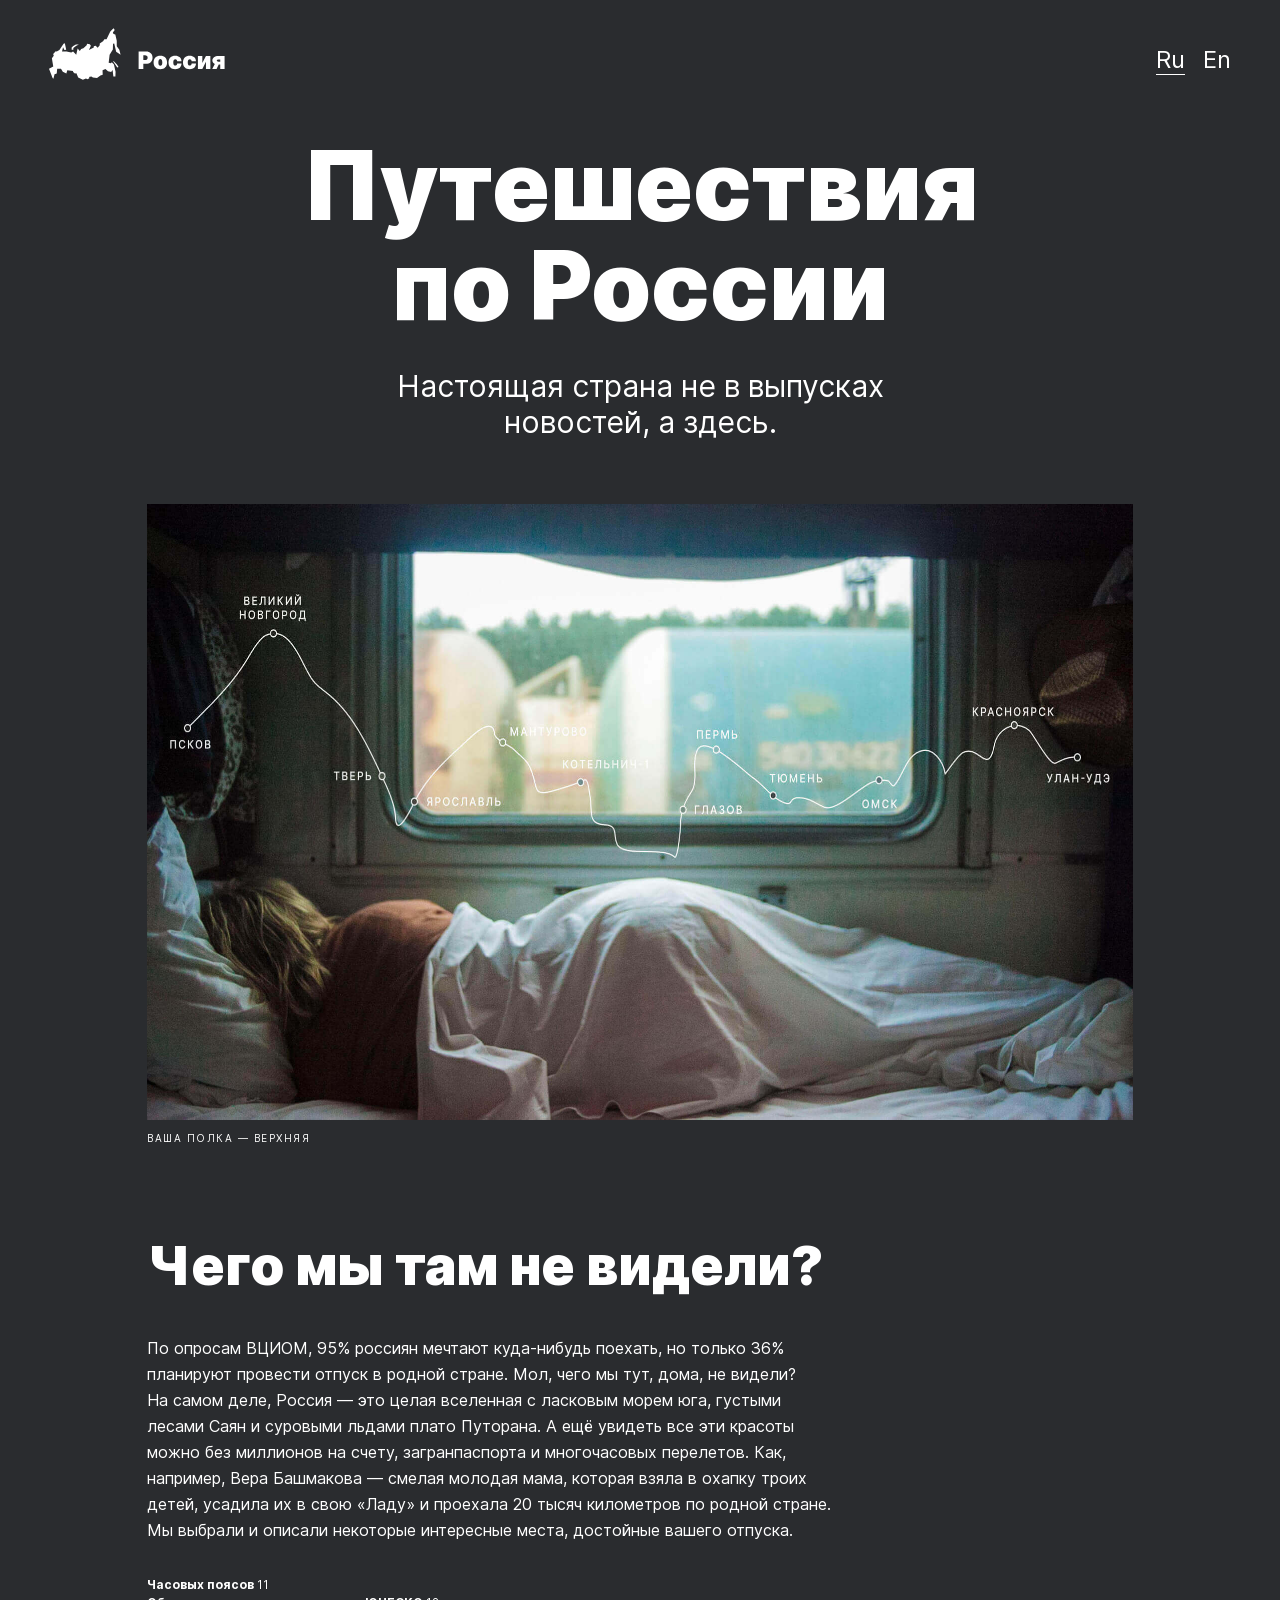
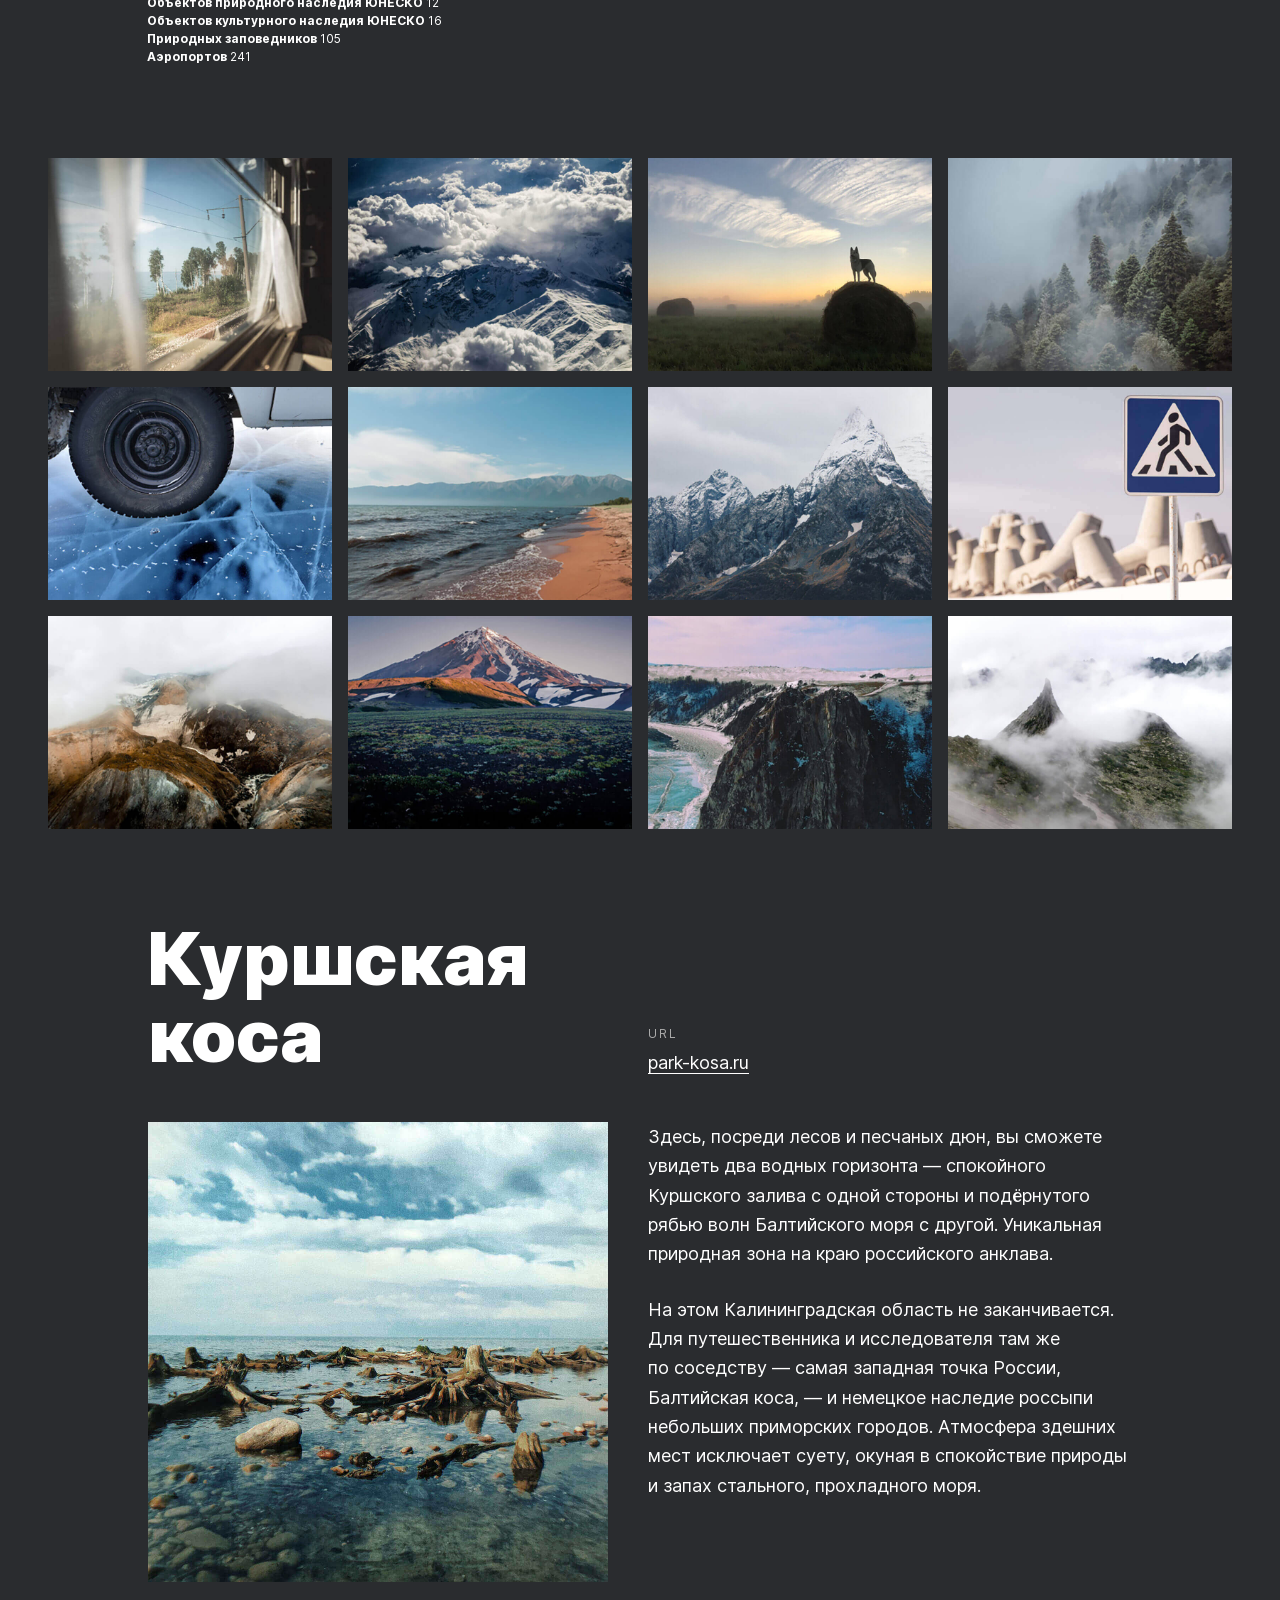
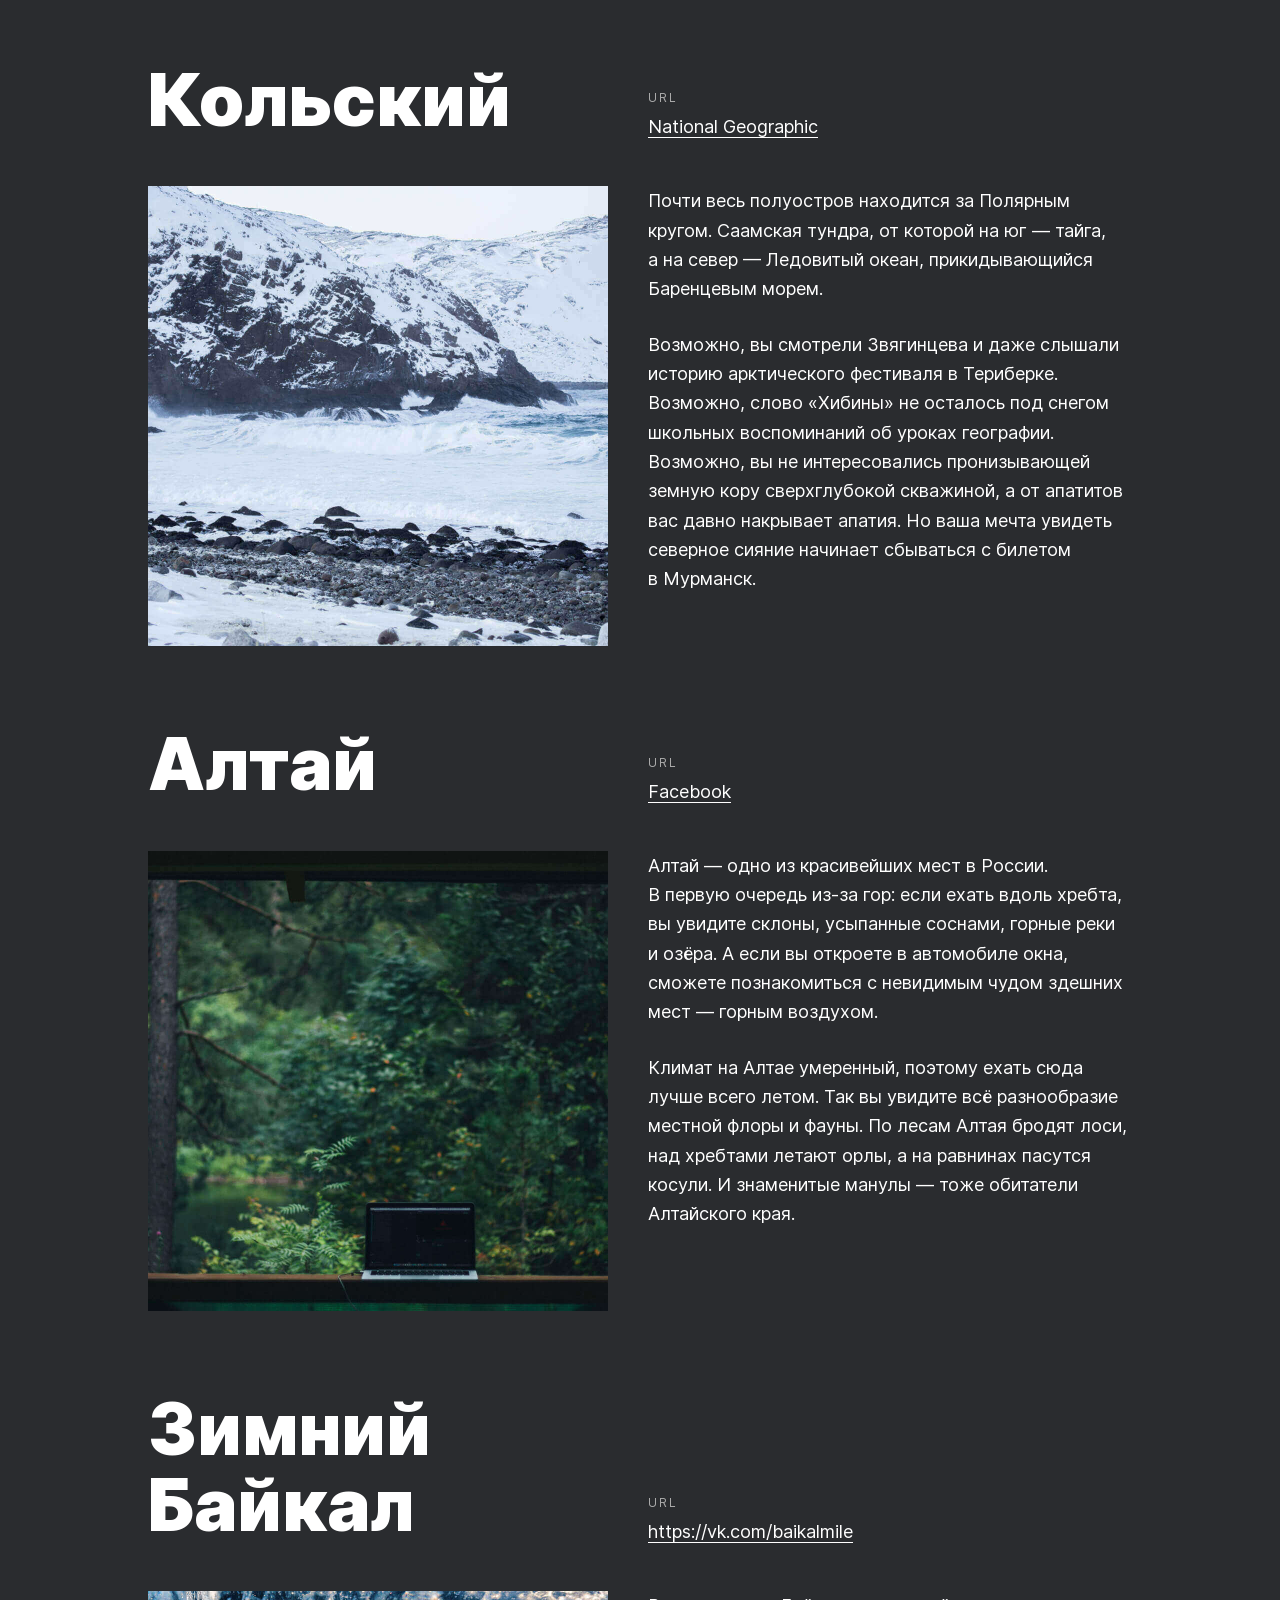
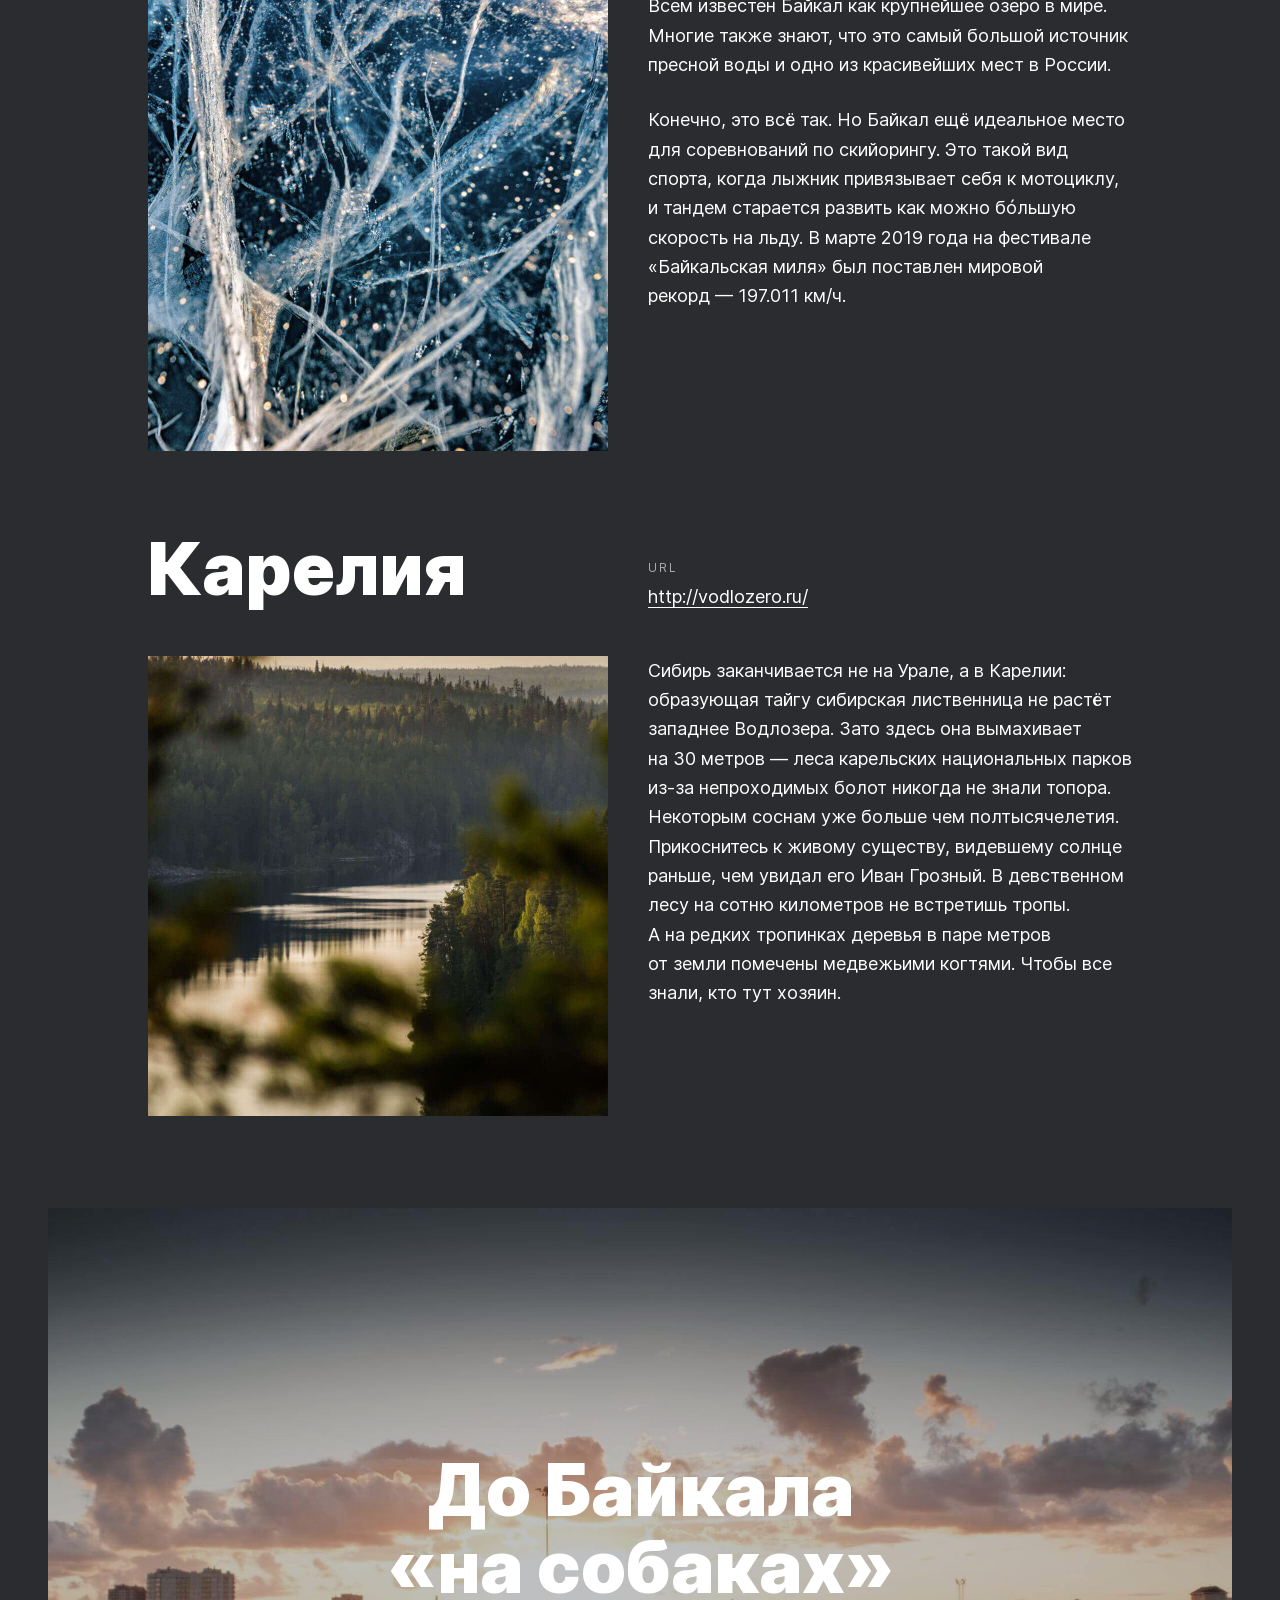
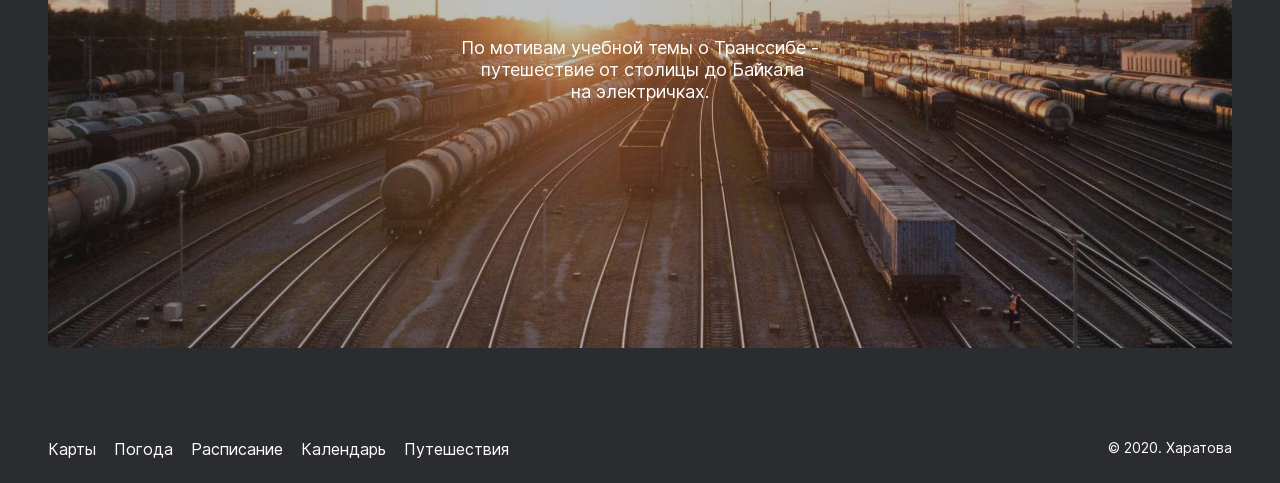
==== commit f6cd88cc: "update" ====
--- a/index.html
+++ b/index.html
@@ -13,8 +13,8 @@
     <header class="header">
       <img class="header__logo" src="./images/header-logo.svg" alt="Россия">
       <ul class="header__lang-links">
-        <li><a class="header__lang-link header__lang-link_active" href="#">Ru</a></li>
-        <li><a class="header__lang-link" href="#">En</a></li>
+        <li><a class="header__lang-link header__lang-link_active" href="index.html">Ru</a></li>
+        <li><a class="header__lang-link" href="index-en.html">En</a></li>
       </ul>
     </header>
 
